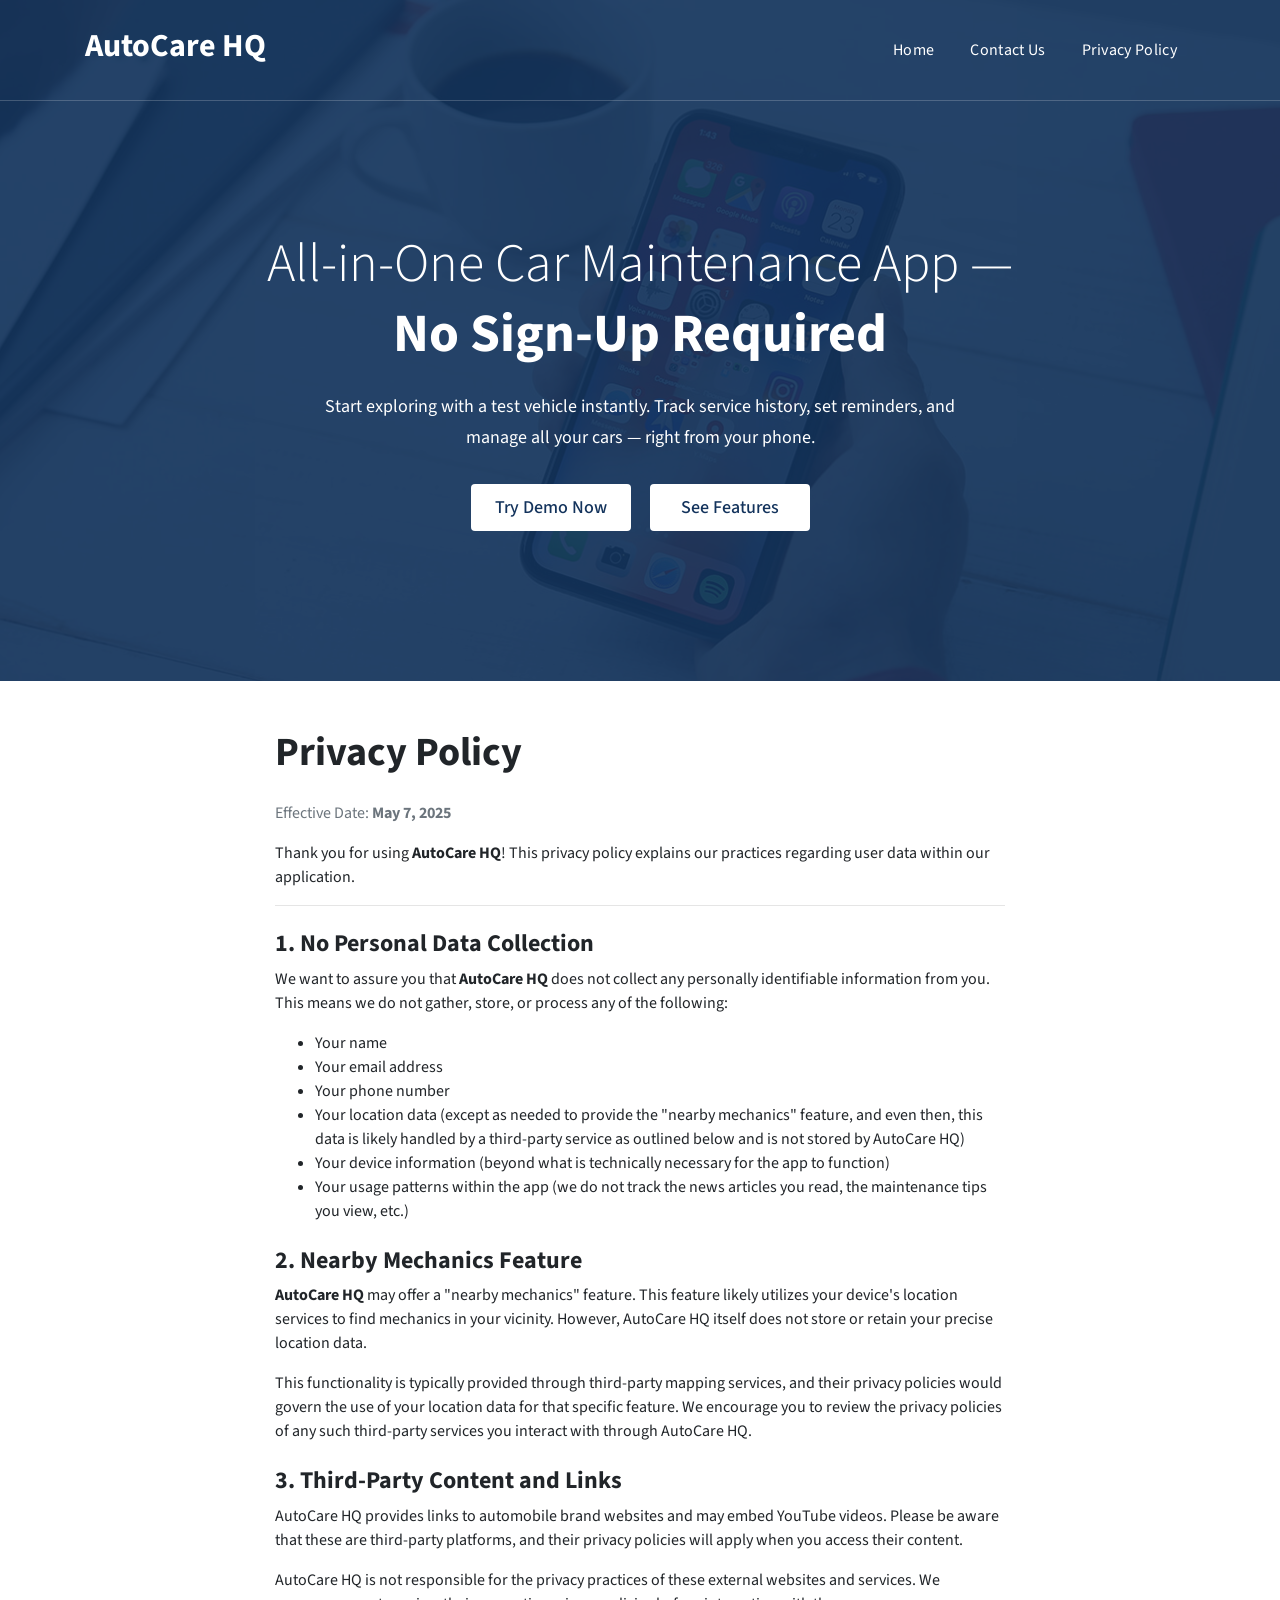
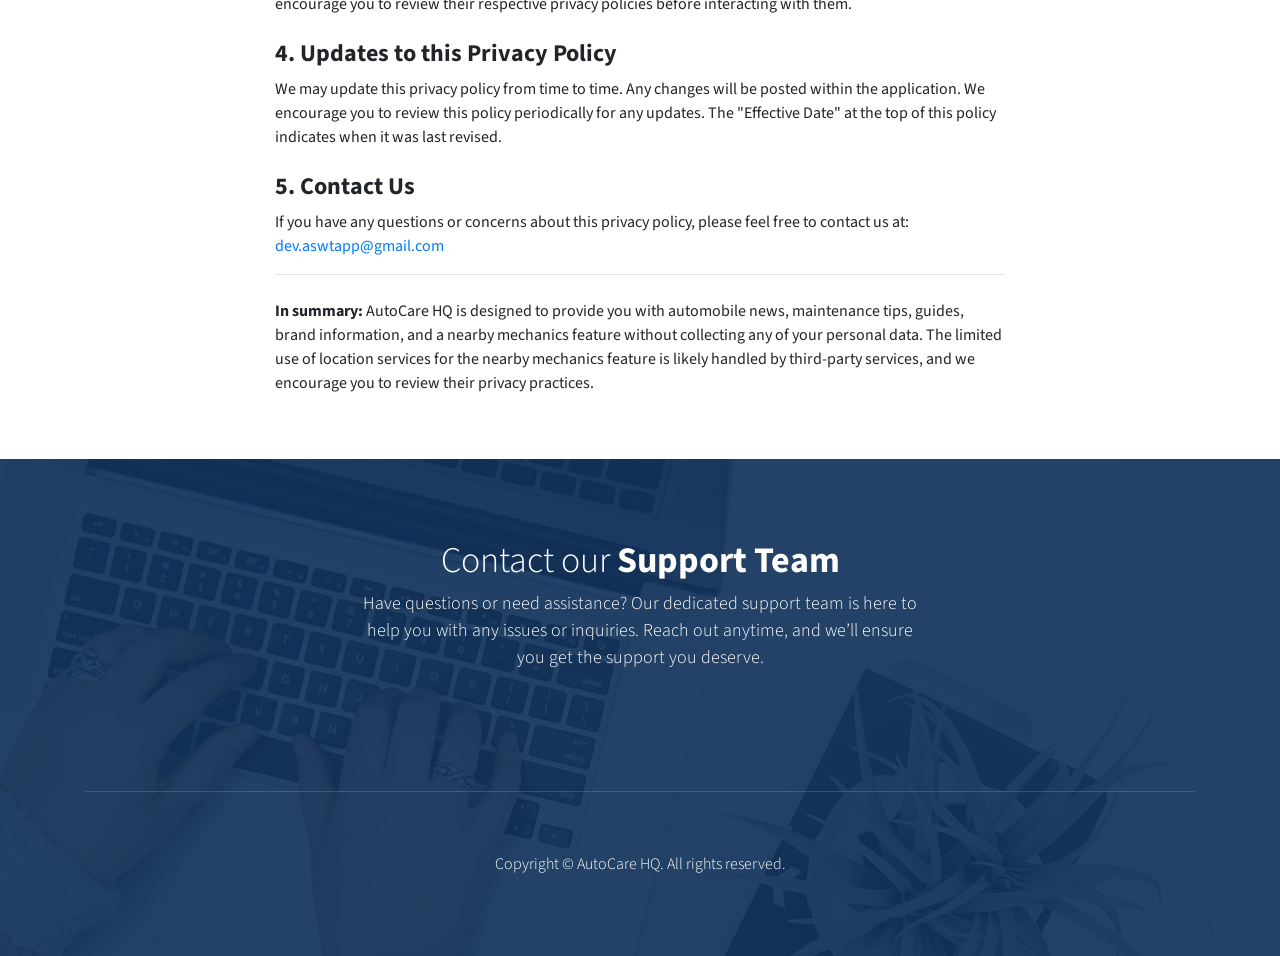
==== index.html @ a0e6c533 "fixes: missing resources" ====
<!DOCTYPE html>
<html lang="en">

<head>
    <!-- Meta -->
    <meta charset="utf-8">
    <meta http-equiv="X-UA-Compatible" content="IE=edge">
    <meta name="viewport" content="width=device-width, initial-scale=1.0">
    <!-- Page Title -->
    <title>Privacy Policy - AutoCare HQ</title>
    <!-- Google Fonts css-->
    <link href="https://fonts.googleapis.com/css?family=Source+Sans+Pro:300,400,600,700,900" rel="stylesheet">
    <!-- Bootstrap css -->
    <link href="css/bootstrap.min.css" rel="stylesheet" media="screen">
    <!-- Font Awesome icon css-->
    <link href="css/font-awesome.min.css" rel="stylesheet" media="screen">
    <link href="css/flaticon.css" rel="stylesheet" media="screen">
    <!-- Swiper's CSS -->
    <link rel="stylesheet" href="css/swiper.min.css">
    <!-- Animated css -->
    <link href="css/animate.css" rel="stylesheet">
    <!-- Magnific Popup CSS -->
    <link href="css/magnific-popup.css" rel="stylesheet">
    <!-- Slick nav css -->
    <link rel="stylesheet" href="css/slicknav.css">
    <!-- Main custom css -->
    <link href="css/custom.css" rel="stylesheet" media="screen">
    <link rel="icon" href="images/logo/autocare.png" type="image/x-icon" />
</head>

<body data-spy="scroll" data-target="#navigation" data-offset="71">

    <!-- Preloader starts -->
    <div class="preloader">
        <div class="loader">
            <div class="diamond"></div>
            <div class="diamond"></div>
            <div class="diamond"></div>
        </div>
    </div>
    <!-- Preloader Ends -->

    <!-- Header Section Starts-->
    <header class="header">
        <nav class="navbar navbar-expand-md navbar-light fixed-top" id="navigation">
            <div class="container">
                <h2 style="color: #ffffff;"><span>AutoCare HQ</span></h2>
                <ul class="navbar-nav ml-auto" id="main-menu">
                    <li class="nav-item"><a class="nav-link active" href="index.html">Home</a></li>
                    <li class="nav-item"><a class="nav-link" href="#contact">Contact Us</a></li>
                    <li class="nav-item"><a class="nav-link" href="#">Privacy Policy</a></li>
                </ul>

                <div class="navbar-toggle"></div>
                <div id="responsive-menu"></div>
            </div>
        </nav>
    </header>
    <!-- Header Section ends -->

    <!-- Banner Section Starts -->
    <section class="banner ripple" id="homepage">
        <div class="container">
            <div class="row">
                <div class="col-lg-12">
                    <!-- Header content start -->
                    <div class="banner-content wow fadeInUp">
                        <h2>All-in-One Car Maintenance App — <br><span>No Sign-Up Required</span></h2>
                        <p>Start exploring with a test vehicle instantly. Track service history, set reminders, and
                            <br>manage all your cars — right from your phone.</p>
                        <div class="btn-header">
                            <a href="https://apps.apple.com/us/app/autocare-hq/id6745572177">Try Demo Now</a>
                            <a href="#features">See Features</a>
                        </div>
                    </div>
                    <!-- Header content end -->
                </div>
            </div>
        </div>
    </section>
    <!-- Banner Section Ends -->

    <section class="container my-5">
        <div class="row justify-content-center">
            <div class="col-lg-8">
                <h1 class="mb-4">Privacy Policy</h1>
                <p class="text-muted">Effective Date: <strong>May 7, 2025</strong></p>

                <p>Thank you for using <strong>AutoCare HQ</strong>! This privacy policy explains our practices
                    regarding user data within our application.</p>

                <hr>

                <h4 class="mt-4">1. No Personal Data Collection</h4>
                <p>We want to assure you that <strong>AutoCare HQ</strong> does not collect any personally identifiable
                    information from you. This means we do not gather, store, or process any of the following:</p>
                <ul>
                    <li>Your name</li>
                    <li>Your email address</li>
                    <li>Your phone number</li>
                    <li>Your location data (except as needed to provide the "nearby mechanics" feature, and even then,
                        this data is likely handled by a third-party service as outlined below and is not stored by
                        AutoCare HQ)</li>
                    <li>Your device information (beyond what is technically necessary for the app to function)</li>
                    <li>Your usage patterns within the app (we do not track the news articles you read, the maintenance
                        tips you view, etc.)</li>
                </ul>

                <h4 class="mt-4">2. Nearby Mechanics Feature</h4>
                <p><strong>AutoCare HQ</strong> may offer a "nearby mechanics" feature. This feature likely utilizes
                    your device's location services to find mechanics in your vicinity. However, AutoCare HQ itself does
                    not store or retain your precise location data.</p>
                <p>This functionality is typically provided through third-party mapping services, and their privacy
                    policies would govern the use of your location data for that specific feature. We encourage you to
                    review the privacy policies of any such third-party services you interact with through AutoCare HQ.
                </p>

                <h4 class="mt-4">3. Third-Party Content and Links</h4>
                <p>AutoCare HQ provides links to automobile brand websites and may embed YouTube videos. Please be aware
                    that these are third-party platforms, and their privacy policies will apply when you access their
                    content.</p>
                <p>AutoCare HQ is not responsible for the privacy practices of these external websites and services. We
                    encourage you to review their respective privacy policies before interacting with them.</p>

                <h4 class="mt-4">4. Updates to this Privacy Policy</h4>
                <p>We may update this privacy policy from time to time. Any changes will be posted within the
                    application. We encourage you to review this policy periodically for any updates. The "Effective
                    Date" at the top of this policy indicates when it was last revised.</p>

                <h4 class="mt-4">5. Contact Us</h4>
                <p>If you have any questions or concerns about this privacy policy, please feel free to contact us at:
                    <a href="mailto:dev.aswtapp@gmail.com">dev.aswtapp@gmail.com</a>
                </p>

                <hr>

                <p class="mt-4"><strong>In summary:</strong> AutoCare HQ is designed to provide you with automobile
                    news, maintenance tips, guides, brand information, and a nearby mechanics feature without collecting
                    any of your personal data. The limited use of location services for the nearby mechanics feature is
                    likely handled by third-party services, and we encourage you to review their privacy practices.</p>
            </div>
        </div>
    </section>

    <!-- Contact us Section Starts -->
    <section class="contactus ripple" id="contact">
        <div class="container">
            <div class="row">
                <div class="col-md-12">
                    <div class="section-title">
                        <h2>Contact our <span>Support Team</span></h2>
                        <p>Have questions or need assistance? Our dedicated support team is here to help you with any issues or inquiries. Reach out anytime, and we’ll ensure you get the support you deserve.</p>
                    </div>
                </div>
            </div>

            <div class="row" style="display: none;">
                <div class="col-lg-6 offset-lg-3">
                    <!-- Contact Form start -->
                    <div class="contact-form">
                        <form id="contactForm">
                            <div class="row">
                                <div class="form-group col-md-6 col-sm-6">
                                    <input type="text" class="form-control" placeholder="Your Name" id="userNameId" />
                                </div>

                                <div class="form-group col-md-6 col-sm-6">
                                    <input type="email" class="form-control" placeholder="Your Email Address"
                                        id="userMailId" />
                                </div>

                                <div class="form-group col-md-12 col-sm-12">
                                    <input type="text" class="form-control" placeholder="Subject" id="mailSubjectId">
                                </div>

                                <div class="form-group col-md-12 col-sm-12">
                                    <textarea rows="6" class="form-control" placeholder="How can i help you?"
                                        id="messageId"></textarea>
                                </div>

                                <div class="col-md-12 col-sm-12 text-center">
                                    <a class="btn-contact" id="sendMailId">Submit</a>
                                </div>
                                <p class="mt-5 ml-5 text-center" id="displayId"></p>
                            </div>
                        </form>
                    </div>
                    <!-- Contact Form end -->
                </div>
            </div>

            <div class="row">
                <div class="col-md-12">
                    <!-- Footer Copyright Start -->
                    <div class="copyright">
                        <p>Copyright &copy; AutoCare HQ. All rights reserved.</p>
                    </div>
                    <!-- Footer Copyright End -->
                </div>
            </div>
        </div>
    </section>
    <!-- Contact us Section Ends -->

    <!-- Jquery Library File -->
    <script src="js/jquery-1.12.4.min.js"></script>
    <!-- Bootstrap js file -->
    <script src="js/bootstrap.min.js"></script>
    <!-- Wow js file -->
    <script src="js/wow.js"></script>
    <!-- Swiper Carousel js file -->
    <script src="js/swiper.min.js"></script>
    <!-- Magnific Popup core JS file -->
    <script src="js/jquery.magnific-popup.min.js"></script>
    <!-- Slick Nav js file -->
    <script src="js/jquery.slicknav.js"></script>
    <script src="js/jquery.ripples-min.js"></script>
    <!-- SmoothScroll -->
    <script src="js/SmoothScroll.js"></script>
    <!-- Main Custom js file -->
    <script src="js/function.js"></script>
    <script src="js/mail.js"></script>
</body>

</html>
---- css/flaticon.css ----
@font-face {
  font-family: "Flaticon";
  src: url("../fonts/Flaticon.eot");
  src: url("../fonts/Flaticon.eot?#iefix") format("embedded-opentype"),
    url("../fonts/Flaticon.woff") format("woff"),
    url("../fonts/Flaticon.ttf") format("truetype"),
    url("../fonts/Flaticon.svg#Flaticon") format("svg");
  font-weight: normal;
  font-style: normal;
}

@media screen and (-webkit-min-device-pixel-ratio:0) {
  @font-face {
    font-family: "Flaticon";
    src: url("../fonts/Flaticon.svg#Flaticon") format("svg");
  }
}

[class^="flaticon-"]:before,
[class*=" flaticon-"]:before,
[class^="flaticon-"]:after,
[class*=" flaticon-"]:after {
  font-family: Flaticon;
  font-style: normal;
}

.flaticon-001-settings:before {
  content: "\e001";
}

.flaticon-002-fingerprint-scanning-using-index-finger:before {
  content: "\e002";
}

.flaticon-003-customer-support:before {
  content: "\e003";
}

.flaticon-004-support:before {
  content: "\e004";
}

.flaticon-005-customer:before {
  content: "\e005";
}

.flaticon-006-feature:before {
  content: "\e006";
}

.flaticon-007-paint-palette:before {
  content: "\e007";
}

.flaticon-008-shield:before {
  content: "\e008";
}

.flaticon-driver:before {
  content: "\f5e4";
  font-family: "Font Awesome 5 Free";
  font-weight: 900;
}

.flaticon-maintenance:before {
  content: "\f7d9";
  font-family: "Font Awesome 5 Free";
  font-weight: 900;
}

.flaticon-vin-lookup:before {
  content: "\f02a";
  font-family: "Font Awesome 5 Free";
  font-weight: 900;
}

.flaticon-unlimited:before {
  content: "\f2f1";
  font-family: "Font Awesome 5 Free";
  font-weight: 900;
}
---- css/custom.css ----
/*
	Template Name 	: Appla - Mobile App Landing Page
	Author 			: Awaiken Theme
	Author Url 		: https://awaikenthemes.com
*/

/************************************/
/***** General css		 ****/
/************************************/

body {
	font-size: 16px;
	font-family: 'Source Sans Pro', sans-serif;
}

body.on-side {
	margin-left: 0;
}

h1,
h2,
h3,
h4,
h5,
h6 {
	margin-top: 0;
	font-weight: 700;
}

header.header {
	position: fixed;
	top: 0;
	left: 0;
	width: 100%;
	z-index: 1030;
	/* Higher than most content */
	background-color: #fff;
	/* Or any color to prevent it from being transparent */
	box-shadow: 0 2px 4px rgba(0, 0, 0, 0.1);
	/* Optional: subtle shadow for visibility */
}

img {
	max-width: 100%;
}

a:hover {
	text-decoration: none;
	outline: 0;
}

a:focus {
	text-decoration: none;
	outline: 0;
}

::-moz-selection {
	background: #1e4d8a;
	color: #fff;
}

::selection {
	background: #1e4d8a;
	color: #fff;
}

.preloader {
	position: fixed;
	top: 0;
	left: 0;
	right: 0;
	bottom: 0;
	background: #13335c;
	z-index: 9999;
	text-align: center;
}

.loader {
	position: absolute;
	top: 50%;
	left: 50%;
	width: 30px;
	height: 120px;
	display: flex;
	flex-flow: column nowrap;
	-webkit-transform: translate(-50%, -50%);
	transform: translate(-50%, -50%);
}

.preloader .diamond {
	position: absolute;
	left: 0;
	right: 0;
	bottom: 0;
	margin: 0 auto;
	width: 30px;
	height: 30px;
	border-radius: 50%;
	background: #fff;
	-webkit-transform: translateY(0) rotate(45deg) scale(0);
	transform: translateY(0) rotate(45deg) scale(0);
	-webkit-animation: diamonds 1500ms linear infinite;
	animation: diamonds 1500ms linear infinite;
}

.preloader .diamond:nth-child(1) {
	-webkit-animation-delay: -1000ms;
	animation-delay: -1000ms;
}

.preloader .diamond:nth-child(2) {
	-webkit-animation-delay: -2000ms;
	animation-delay: -2000ms;
}

.preloader .diamond:nth-child(3) {
	-webkit-animation-delay: -3000ms;
	animation-delay: -3000ms;
}

.preloader .diamond:nth-child(4) {
	-webkit-animation-delay: -4000ms;
	animation-delay: -4000ms;
}

@-webkit-keyframes diamonds {
	50% {
		-webkit-transform: translateY(-50px) rotate(45deg) scale(1);
		transform: translateY(-50px) rotate(45deg) scale(1);
	}

	100% {
		-webkit-transform: translateY(-100px) rotate(45deg) scale(0);
		transform: translateY(-100px) rotate(45deg) scale(0);
	}
}

@keyframes diamonds {
	50% {
		-webkit-transform: translateY(-50px) rotate(45deg) scale(1);
		transform: translateY(-50px) rotate(45deg) scale(1);
	}

	100% {
		-webkit-transform: translateY(-100px) rotate(45deg) scale(0);
		transform: translateY(-100px) rotate(45deg) scale(0);
	}
}

.row.no-gutters {
	margin-right: 0;
	margin-left: 0;
}

.row.no-gutters>[class^="col-"],
.row.no-gutters>[class*=" col-"] {
	padding-right: 0;
	padding-left: 0;
}

/************************************/
/***** Navigation area css    *****/
/************************************/

.header .navbar {
	padding: 0;
	border-bottom: 1px solid rgba(255, 255, 255, 0.2);
	background: none;
	transition: all 0.3s;
}

.header .navbar .container {
	position: relative;
}

.header .inner-header {
	background: linear-gradient(to right, #13335c, #1e4d8a);
	background: -webkit-linear-gradient(to right, #13335c, #1e4d8a);
	background: -moz-linear-gradient(to right, #13335c, #1e4d8a);
	background: -o-linear-gradient(to right, #13335c, #1e4d8a);
}

.header .navbar-brand img {
	height: 39px;
	transition: all 0.3s;
}

.header .navbar-light .navbar-nav .nav-item {
	position: relative;
	padding: 32px 2px;
	transition: all 0.3s;
}

.header .navbar-light .navbar-nav .nav-item ul {
	display: none;
	position: absolute;
	top: 100%;
	left: 0;
	width: 200px;
	padding: 6px 0;
	margin: 0;
	background: #13335c;
}

.header .navbar-light .navbar-nav .nav-item ul li {
	display: block;
	width: 100%;
}

.header .navbar-light .navbar-nav .nav-item ul li a {
	display: block;
	color: #fff;
	font-size: 14px;
	padding: 6px 16px;
	transition: all 0.3s;
}

.header .navbar-light .navbar-nav .nav-item ul li a:hover {
	background: rgba(255, 255, 255, 0.2);
	color: #fff;
}

.header .navbar-light .navbar-nav .nav-item:hover ul {
	display: block;
}

.header .sticky-header.navbar-light .navbar-nav .nav-item {
	padding: 17px 2px;
}

.header .navbar-light .navbar-nav .nav-link {
	color: #fff;
	font-size: 16px;
	font-weight: 400;
	padding: 6px 16px;
	position: relative;
	letter-spacing: 0.02em;
	border-radius: 6px;
}

.header .navbar-light .navbar-nav .nav-link:hover {
	background: rgba(255, 255, 255, 0.1);
	color: #fff;
}

.header .navbar-light .navbar-nav .nav-link:focus {
	background: rgba(255, 255, 255, 0.1);
	color: #fff;
}

.header .navbar-light .navbar-nav .nav-item .active.nav-link {
	background: rgba(255, 255, 255, 0.1);
	color: #fff;
}

.header .navbar-light .navbar-nav .nav-item .active.nav-link:after {
	transform: scale(1);
}

.header .sticky-header {
	background: #1e4d8a;
}

.header .sticky-header .navbar-brand img {
	height: 39px;
}

.header .navbar-toggle {
	display: none;
	position: absolute;
	right: 15px;
	top: 10px;
	transition: all 0.3s;
}

.header .sticky-header .navbar-toggle {
	top: 10px;
}

#responsive-menu {
	display: none;
	width: calc(100% + 30px);
	padding: 0 15px;
	margin-left: -15px;
	margin-right: -15px;
	position: relative;
	top: 10px;
}

.header .slicknav_menu {
	padding: 0;
	background: none;
}

.header .slicknav_btn {
	padding: 8px;
	border: 1px solid #fff;
	border-radius: 0;
	margin: 0;
	background: none;
}

.header .slicknav_icon-bar {
	box-shadow: none;
	height: 1px;
	margin-top: 1px;
	margin-bottom: 5px;
	background: #fff;
}

.header .slicknav_nav {
	padding: 10px 0;
}

.header .slicknav_nav a {
	color: #fff;
	margin: 0;
	padding: 6px 2px;
}

.header .slicknav_nav a.active {
	color: #000;
}

.header .slicknav_nav a:hover {
	background: none;
	color: #000;
}

/************************************/
/***** Banner area css      *****/
/************************************/

.banner {
	position: relative;
	top: 0px;
	left: 0;
	width: 100%;
	background: url(../images/banner.jpg) no-repeat top center;
	background-size: cover;
	padding: 230px 0 150px;
	overflow: hidden;
}

.banner:before {
	content: '';
	display: block;
	position: absolute;
	top: 0;
	left: 0;
	right: 0;
	bottom: 0;
	background: rgba(19, 51, 92, 0.92);
	z-index: 0;
}

.banner .row {
	position: relative;
	z-index: 1;
}

.banner .banner-content {
	text-align: center;
}

.banner .banner-content h2 {
	color: #fff;
	font-size: 54px;
	font-weight: 300;
	margin-bottom: 0.4em;
	line-height: 1.3em;
}

.banner .banner-content h2 span {
	font-weight: 700;
}

.banner .banner-content p {
	color: #fff;
	font-size: 18px;
	line-height: 1.7em;
	margin-bottom: 1.7em;
}

.banner .btn-header a {
	min-width: 160px;
	text-align: center;
	display: inline-block;
	background: #fff;
	font-size: 18px;
	color: #13335c;
	font-weight: 500;
	padding: 10px 22px;
	border-radius: 4px;
	margin: 0 8px;
}

/*****************************************/
/***** Services Section css      *****/
/*****************************************/

.services {
	padding: 80px 0;
	position: relative;
}

.section-title {
	text-align: center;
	max-width: 568px;
	margin: 0 auto 60px;
}

.section-title h2 {
	font-weight: 300;
	color: #333;
	font-size: 36px;
}

.section-title h2 span {
	font-weight: 700;
}

.section-title p {
	font-size: 18px;
	font-weight: 300;
	margin: 0;
	color: #575757;
}

.service-single {
	text-align: center;
	position: relative;
	padding: 20px 0;
}

.service-single .icon-box {
	font-size: 80px;
	line-height: 1em;
	color: #1e4d8a;
}

.service-single h3 {
	text-transform: uppercase;
	font-size: 18px;
	font-weight: 600;
	color: #333;
	margin-top: 20px;
}

.service-overlay {
	position: absolute;
	top: 0;
	right: 0;
	left: 0;
	bottom: 0;
	background: rgba(19, 51, 92, 0);
	border-radius: 8px;
	transition: all 0.4s;
}

.service-overlay-inner {
	position: absolute;
	top: 60%;
	width: 100%;
	padding: 0 20px;
	opacity: 0;
	transform: translate(0, -50%);
	transition: all 0.8s;
}

.service-overlay-inner h4 {
	font-size: 18px;
	text-transform: uppercase;
	color: #fff;
	font-weight: 600;
	letter-spacing: 0.04em;
}

.service-overlay-inner p {
	color: #fff;
	margin: 0;
	font-size: 14px;
}

.service-single:hover .service-overlay {
	background: rgba(19, 51, 92, 1);
}

.service-single:hover .service-overlay-inner {
	opacity: 1;
	top: 50%;
}

/************************************/
/***** Features area css      *****/
/************************************/

.features {
	background: #e2e8f1;
	padding: 80px 0 0;
}

.feature-image {
	text-align: center;
}

.feature-single {
	position: relative;
	padding-left: 80px;
	margin-top: 40px;
}

.feature-single .icon-box {
	width: 60px;
	height: 60px;
	font-size: 32px;
	color: #1e4d8a;
	border: 1px solid #1e4d8a;
	text-align: center;
	border-radius: 50%;
	line-height: 60px;
	position: absolute;
	left: 0;
	top: 0;
	transition: all 0.3s;
}

.feature-single h3 {
	font-size: 20px;
	font-weight: 600;
	color: #333;
	margin-bottom: 14px;
}

.feature-single p {
	font-size: 16px;
	color: #575757;
	line-height: 1.6em;
	margin: 0;
}

.feature-single:hover .icon-box {
	background: #1e4d8a;
	color: #fff;
}

.download-apps {
	margin-top: 40px;
	margin-left: 80px;
}

.btn-download {
	display: inline-block;
	background: #1e4d8a;
	color: #fff;
	padding: 12px 30px;
	border-radius: 4px;
	transition: all 0.3s;
}

.btn-download:hover {
	background: #333;
	color: #fff;
}

/************************************/
/***** Video area css      *****/
/************************************/

.video-section {
	background: url(../images/video.jpg) no-repeat top center;
	background-size: cover;
	padding: 100px 0;
	text-align: center;
}

.video-section:before {
	content: '';
	display: block;
	position: absolute;
	top: 0;
	right: 0;
	bottom: 0;
	left: 0;
	background: rgba(19, 51, 92, 0.90);
}

.video-box a {
	display: inline-block;
	background: #fff;
	width: 60px;
	height: 60px;
	text-align: center;
	font-size: 24px;
	border-radius: 50%;
	line-height: 60px;
	color: #1e4d8a;
	padding-left: 6px;
	box-shadow: 0 0 0 8px rgba(255, 255, 255, 0.6);
	margin-bottom: 30px;
}

.video-box h4 {
	font-size: 24px;
	color: #fff;
	font-weight: 600;
	margin: 0;
}

/************************************/
/***** Screenshot area css    *****/
/************************************/

.screenshot {
	padding: 80px 0;
}

.screenshot-slider {
	max-width: 768px;
	margin: 0 auto;
}

.screenshot-slide img {}

.screenshot-pagination {
	text-align: center;
	margin-top: 30px;
}

.screenshot-pagination .screenshot-slide-prev,
.screenshot-pagination .screenshot-slide-next {
	display: inline-block;
	width: 36px;
	height: 36px;
	background: #1e4d8a;
	color: #fff;
	line-height: 36px;
	border-radius: 50%;
	margin: 0 5px;
	cursor: pointer;
	transition: all 0.3s;
}

.screenshot-pagination .screenshot-slide-prev:hover,
.screenshot-pagination .screenshot-slide-next:hover {
	background: #333;
}

/************************************/
/***** Our Team area css      *****/
/************************************/

.our-team {
	background: #e2e8f1;
	padding: 80px 0;
}

.team-single {
	border: 10px solid #fff;
}

.team-single figure {
	margin: 0;
}

.team-info {
	background: #fff;
	text-align: center;
	padding: 20px 10px 10px;
}

.team-info h3 {
	margin-bottom: 6px;
	font-size: 18px;
	font-weight: 600;
}

.team-info p {
	font-size: 14px;
	color: #575757;
	margin: 0;
}

/************************************/
/***** Testimonial area css    *****/
/************************************/

.testimonials {
	padding: 80px 0;
}

.testimonial-slider {
	max-width: 700px;
	margin: 0 auto;
}

.testimonial-single {
	box-shadow: 4px 4px 40px rgba(0, 0, 0, 0.08);
	text-align: center;
	padding: 80px 40px 40px 40px;
	position: relative;
	margin: 60px 40px 40px 40px;
}

.testimonial-single .icon-box {
	width: 80px;
	height: 80px;
	margin-left: -40px;
	margin-top: -40px;
	background: #fff;
	border-radius: 50%;
	font-size: 30px;
	color: #333;
	box-shadow: 0 0 30px rgba(0, 0, 0, 0.1);
	position: absolute;
	top: 0;
	left: 50%;
	line-height: 80px;
}

.testimonial-single p {
	font-size: 22px;
	color: #575757;
	font-weight: 300;
	font-style: italic;
}

.testimonial-single h3 {
	font-size: 20px;
	font-weight: 600;
	color: #333;
	margin: 0;
	margin-top: 30px;
}

.testimonial-single h5 {
	font-size: 16px;
	font-weight: 300;
	color: #575757;
	margin-top: 6px;
}

.testimonial-pagination {
	text-align: center;
}

.testimonial-pagination .swiper-pagination-bullet {
	width: 14px;
	height: 14px;
	background: #575757;
	opacity: 1;
}

.testimonial-pagination .swiper-pagination-bullet-active {
	background: #1e4d8a;
}

/***************************************/
/***** Download Apps area css    *****/
/***************************************/

.download-app {
	background: url(../images/download-app.jpg) top center;
	background-size: cover;
	padding: 80px 0;
	position: relative;
}

.download-app:before {
	content: '';
	display: block;
	position: absolute;
	top: 0;
	left: 0;
	right: 0;
	bottom: 0;
	background: rgba(19, 51, 92, 0.90);
}

.download-app-content h2 {
	font-weight: 300;
	color: #fff;
	font-size: 36px;
	margin-bottom: 20px;
}

.download-app-content h2 span {
	font-weight: 700;
}

.download-app-content p {
	font-size: 18px;
	font-weight: 300;
	color: #fff;
	line-height: 1.7em;
	margin: 0;
}

.download-today {
	text-align: center;
	margin-top: 20%;
}

.download-today a {
	display: inline-block;
	background: #fff;
	padding: 14px 40px;
	border-radius: 4px;
	font-size: 18px;
	color: #1e4d8a;
}

/***************************************/
/***** Pricing area css      *****/
/***************************************/

.pricing {
	padding: 80px 0;
}

.pricing-single {
	background: #e2e8f1;
	text-align: center;
	border-radius: 8px;
	overflow: hidden;
}

.pricing-header {
	padding: 20px 0;
	background: #1e4d8a;
}

.pricing-header h2 {
	font-size: 30px;
	font-weight: 500;
	color: #fff;
	margin: 0;
}

.pricing-header p {
	font-size: 18px;
	color: #fff;
	margin: 0;
}

.pricing-header p span {
	font-size: 36px;
	font-weight: 800;
	color: #fff;
}

.pricing-body {
	padding: 30px;
}

.pricing-body ul {
	padding: 0;
	margin: 0;
	list-style: none;
}

.pricing-body ul li {
	color: #575757;
	padding: 10px 0;
	border-bottom: 1px dashed #d8d8d8;
}

.pricing-footer {
	padding-bottom: 40px;
}

.pricing-footer a {
	display: inline-block;
	border: 2px solid #1e4d8a;
	padding: 8px 40px;
	color: #1e4d8a;
	font-weight: 600;
	font-size: 18px;
	border-radius: 6px;
	transition: all 0.3s;
}

.pricing-footer a:hover {
	background: #1e4d8a;
	color: #fff;
}

/******************************************/
/***** Blog Latest News area css    *****/
/******************************************/

.latest-news {
	background: #e2e8f1;
	padding: 80px 0;
}

.news-single {
	background: #fff;
	padding: 10px;
}

.news-body {
	padding: 0 10px 10px;
}

.news-body h3 {
	font-size: 18px;
	font-weight: 600;
	color: #333;
	margin-bottom: 10px;
}

.news-body h3 a {
	color: inherit;
}

.news-body p {
	color: #575757;
}

.btn-readmore {
	display: inline-block;
	font-size: 14px;
	border: 2px solid #1e4d8a;
	padding: 4px 20px;
	color: #1e4d8a;
	font-weight: 600;
	transition: all 0.3s;
}

.btn-readmore:hover {
	background: #1e4d8a;
	color: #fff;
}

/************************************/
/***** Contact us area css    *****/
/************************************/

.contactus {
	padding: 80px 0;
	background: url(../images/contact.jpg) no-repeat top center;
	position: relative;
}

.contactus:before {
	content: '';
	display: block;
	position: absolute;
	top: 0;
	left: 0;
	right: 0;
	bottom: 0;
	background: rgba(19, 51, 92, 0.92);
}

.contactus .section-title h2,
.contactus .section-title p {
	color: #fff;
}

.contact-form .form-control {
	border-radius: 8px;
	background: #fff;
	padding: 10px 20px;
	border: none;
	box-shadow: 0 0 0 6px rgba(255, 255, 255, 0.2);
	margin-bottom: 16px;
	font-family: inherit;
	resize: none;
	height: auto;
}

.btn-contact {
	background: #fff;
	border: none;
	color: #1e4d8a;
	font-weight: 600;
	padding: 10px 40px;
	border-radius: 6px;
	box-shadow: 0 0 0 6px rgba(255, 255, 255, 0.2);
	cursor: pointer;
	transition: all 0.4s;
}

.btn-contact:hover {
	background: #1e4d8a;
	color: #fff;
}

.copyright {
	text-align: center;
	margin-top: 60px;
	border-top: 1px solid rgba(255, 255, 255, 0.15);
	padding-top: 60px;
}

.copyright p {
	color: #fff;
	font-weight: 300;
	margin: 0;
}

.copyright p a {
	color: #fff;
	text-decoration: underline;
}

/****************************************
		Responsive Media Query
****************************************/


@media only screen and (max-width: 1200px) {
	.header .navbar-light .navbar-nav .nav-link {
		padding: 8px 10px;
	}
}

@media only screen and (max-width: 991px) {
	.header .navbar-nav {
		display: none;
	}

	.header .navbar {
		padding: 10px 0;
		overflow: auto;
		max-height: 100%;
		align-items: flex-start;
	}

	.header .navbar .container {
		flex-wrap: wrap;
	}

	.header .navbar-toggle,
	#responsive-menu {
		display: block;
	}

	.banner {
		padding: 140px 0 100px;
	}

	.feature-image {
		margin-top: 40px;
	}

	.team-single {
		margin-bottom: 30px;
	}

	.pricing-single {
		margin-bottom: 30px;
	}

	.news-single {
		margin-bottom: 30px;
	}
}

/* Mobile Layout */
@media only screen and (max-width: 767px) {

	.services,
	.screenshot,
	.testimonials {
		padding: 60px 0;
	}

	.features {
		padding: 60px 0 0;
	}

	.our-team,
	.pricing,
	.latest-news {
		padding: 60px 0 30px;
	}

	.banner {
		padding-bottom: 80px;
	}

	.banner .banner-content h2 {
		font-size: 28px;
	}

	.banner .banner-content p {
		font-size: 16px;
	}

	.section-title {
		margin-bottom: 40px;
	}

	.section-title h2 {
		font-size: 26px;
	}

	.section-title p {
		font-size: 14px;
	}

	.testimonial-single {
		padding: 60px 20px 20px 20px;
		margin: 50px 20px 20px 20px;
	}

	.testimonial-single p {
		font-size: 18px;
	}

	.download-app-content h2 {
		font-size: 28px;
	}

	.download-app-content p {
		font-size: 16px;
	}

	.download-today {
		text-align: left;
		margin-top: 40px;
	}

	.pricing-header h2 {
		font-size: 24px;
	}
}


@media only screen and (max-width: 575px) {

	.header .container {
		width: 100%;
		padding-left: 15px !important;
		padding-right: 15px !important;
	}

	.banner .btn-header a {
		margin-bottom: 10px;
	}

	.feature-single {
		padding-left: 0;
	}

	.feature-single .icon-box {
		position: relative;
		margin-bottom: 20px;
	}

	.download-apps {
		margin-left: 0;
	}
}
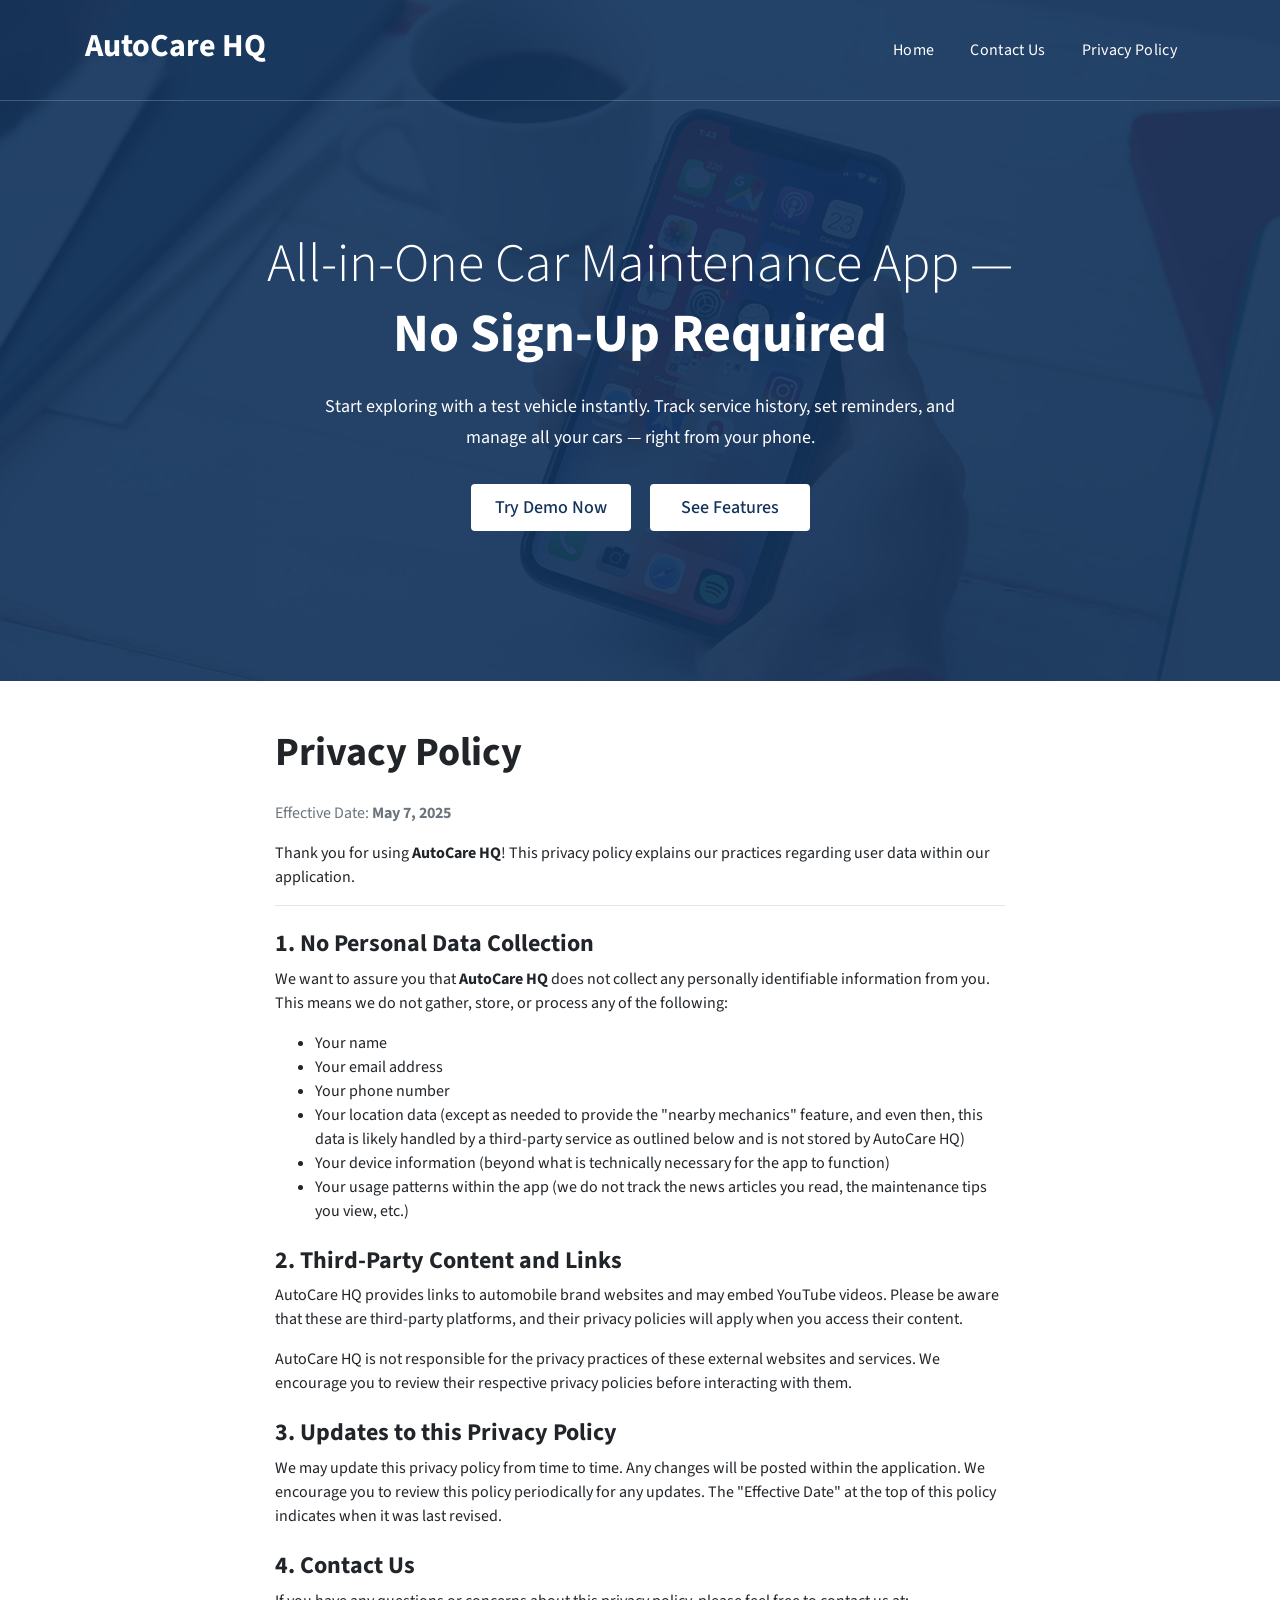
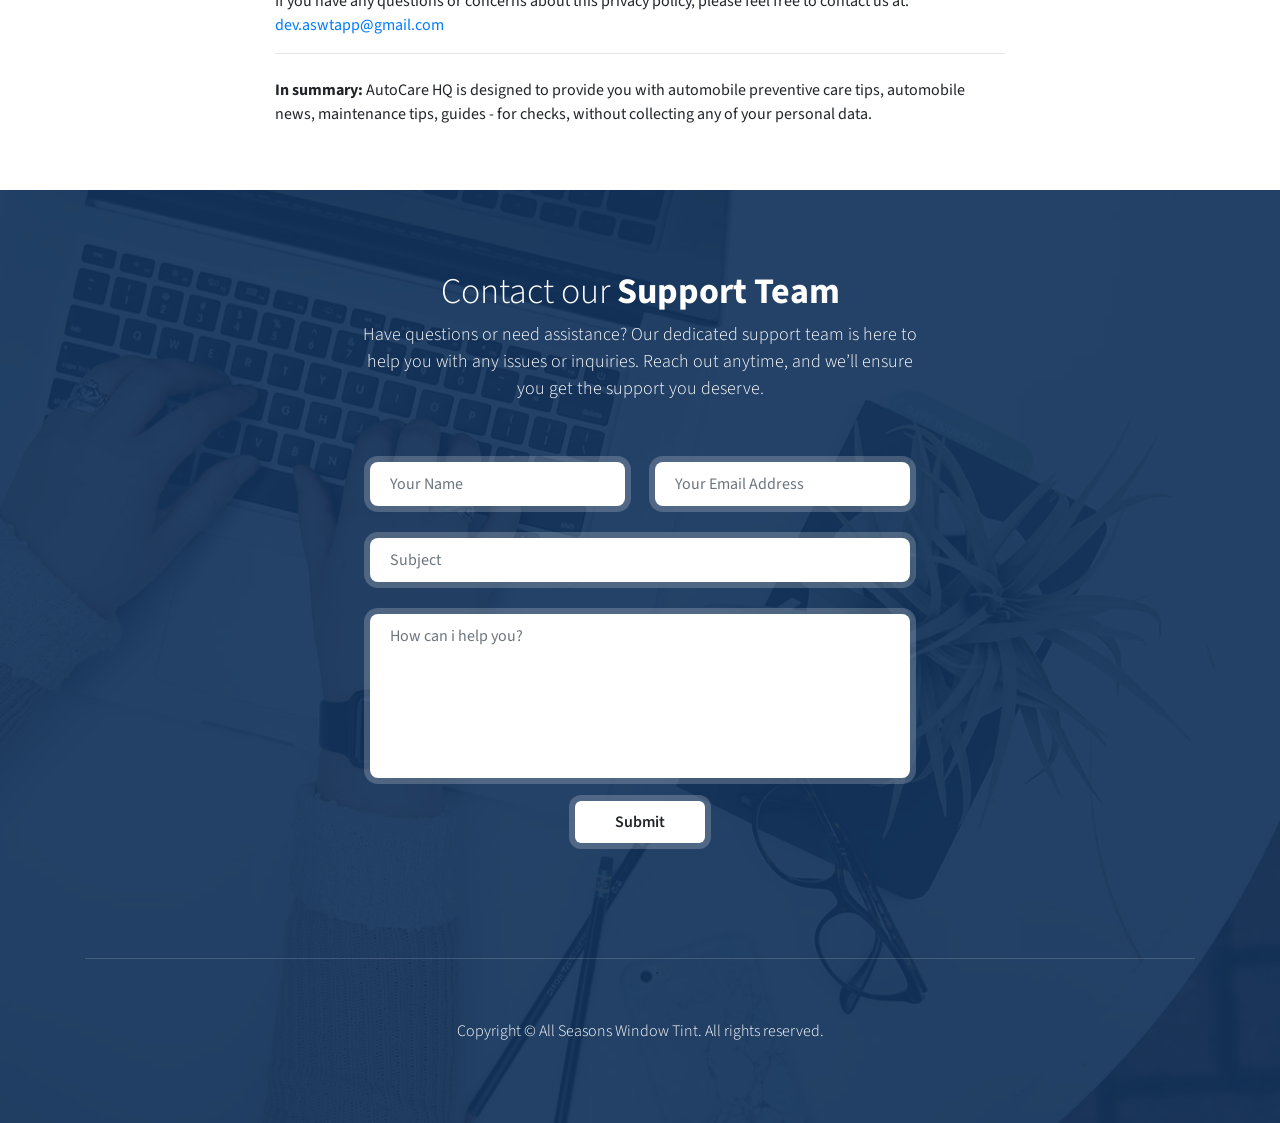
==== commit 6aebbf87: "fixes: update on privacy policy" ====
--- a/index.html
+++ b/index.html
@@ -106,38 +106,36 @@
                         tips you view, etc.)</li>
                 </ul>
 
-                <h4 class="mt-4">2. Nearby Mechanics Feature</h4>
+                <!-- <h4 class="mt-4">2. Nearby Mechanics Feature</h4>
                 <p><strong>AutoCare HQ</strong> may offer a "nearby mechanics" feature. This feature likely utilizes
                     your device's location services to find mechanics in your vicinity. However, AutoCare HQ itself does
                     not store or retain your precise location data.</p>
                 <p>This functionality is typically provided through third-party mapping services, and their privacy
                     policies would govern the use of your location data for that specific feature. We encourage you to
                     review the privacy policies of any such third-party services you interact with through AutoCare HQ.
-                </p>
-
-                <h4 class="mt-4">3. Third-Party Content and Links</h4>
+                </p> -->
+
+                <h4 class="mt-4">2. Third-Party Content and Links</h4>
                 <p>AutoCare HQ provides links to automobile brand websites and may embed YouTube videos. Please be aware
                     that these are third-party platforms, and their privacy policies will apply when you access their
                     content.</p>
                 <p>AutoCare HQ is not responsible for the privacy practices of these external websites and services. We
                     encourage you to review their respective privacy policies before interacting with them.</p>
 
-                <h4 class="mt-4">4. Updates to this Privacy Policy</h4>
+                <h4 class="mt-4">3. Updates to this Privacy Policy</h4>
                 <p>We may update this privacy policy from time to time. Any changes will be posted within the
                     application. We encourage you to review this policy periodically for any updates. The "Effective
                     Date" at the top of this policy indicates when it was last revised.</p>
 
-                <h4 class="mt-4">5. Contact Us</h4>
+                <h4 class="mt-4">4. Contact Us</h4>
                 <p>If you have any questions or concerns about this privacy policy, please feel free to contact us at:
                     <a href="mailto:dev.aswtapp@gmail.com">dev.aswtapp@gmail.com</a>
                 </p>
 
                 <hr>
 
-                <p class="mt-4"><strong>In summary:</strong> AutoCare HQ is designed to provide you with automobile
-                    news, maintenance tips, guides, brand information, and a nearby mechanics feature without collecting
-                    any of your personal data. The limited use of location services for the nearby mechanics feature is
-                    likely handled by third-party services, and we encourage you to review their privacy practices.</p>
+                <p class="mt-4"><strong>In summary:</strong> AutoCare HQ is designed to provide you with automobile preventive care tips,
+                    automobile news, maintenance tips, guides - for checks, without collecting any of your personal data.</p>
             </div>
         </div>
     </section>
@@ -154,7 +152,7 @@
                 </div>
             </div>
 
-            <div class="row" style="display: none;">
+            <div class="row">
                 <div class="col-lg-6 offset-lg-3">
                     <!-- Contact Form start -->
                     <div class="contact-form">
@@ -193,7 +191,7 @@
                 <div class="col-md-12">
                     <!-- Footer Copyright Start -->
                     <div class="copyright">
-                        <p>Copyright &copy; AutoCare HQ. All rights reserved.</p>
+                        <p>Copyright &copy; All Seasons Window Tint. All rights reserved.</p>
                     </div>
                     <!-- Footer Copyright End -->
                 </div>
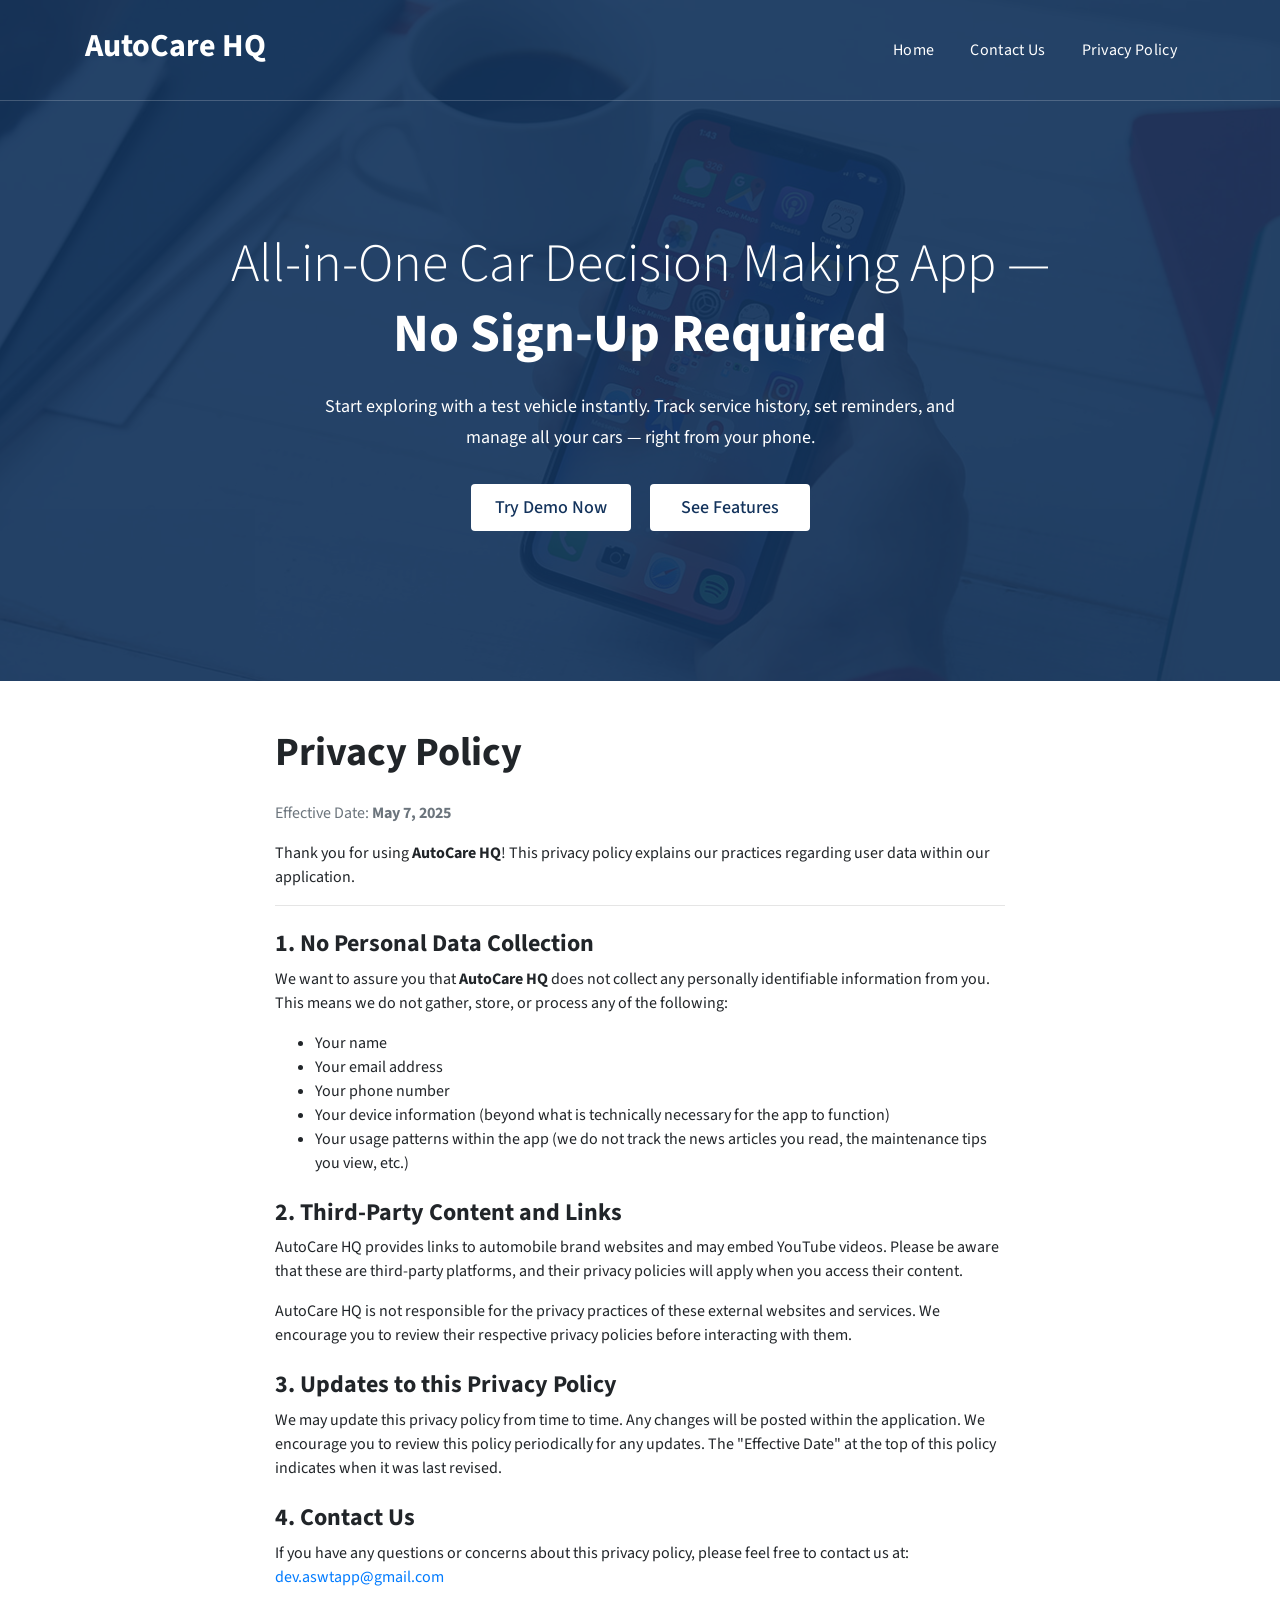
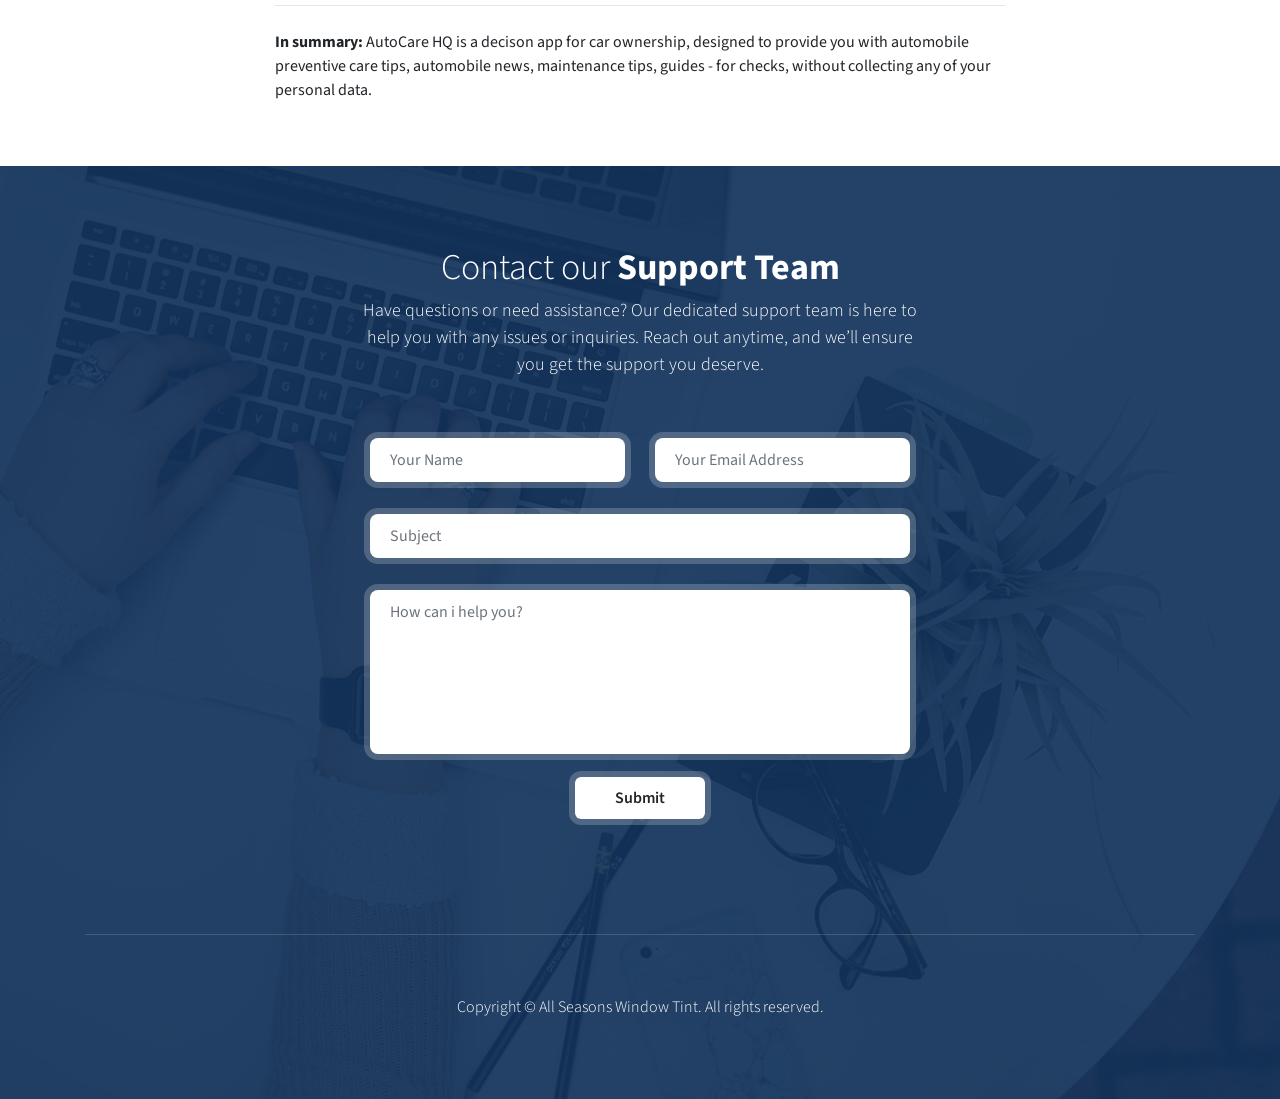
==== commit 23b608cf: "fixes: decision app for car ownership" ====
--- a/index.html
+++ b/index.html
@@ -65,7 +65,7 @@
                 <div class="col-lg-12">
                     <!-- Header content start -->
                     <div class="banner-content wow fadeInUp">
-                        <h2>All-in-One Car Maintenance App — <br><span>No Sign-Up Required</span></h2>
+                        <h2>All-in-One Car Decision Making App — <br><span>No Sign-Up Required</span></h2>
                         <p>Start exploring with a test vehicle instantly. Track service history, set reminders, and
                             <br>manage all your cars — right from your phone.</p>
                         <div class="btn-header">
@@ -98,9 +98,9 @@
                     <li>Your name</li>
                     <li>Your email address</li>
                     <li>Your phone number</li>
-                    <li>Your location data (except as needed to provide the "nearby mechanics" feature, and even then,
+                    <!-- <li>Your location data (except as needed to provide the "nearby mechanics" feature, and even then,
                         this data is likely handled by a third-party service as outlined below and is not stored by
-                        AutoCare HQ)</li>
+                        AutoCare HQ)</li> -->
                     <li>Your device information (beyond what is technically necessary for the app to function)</li>
                     <li>Your usage patterns within the app (we do not track the news articles you read, the maintenance
                         tips you view, etc.)</li>
@@ -134,7 +134,7 @@
 
                 <hr>
 
-                <p class="mt-4"><strong>In summary:</strong> AutoCare HQ is designed to provide you with automobile preventive care tips,
+                <p class="mt-4"><strong>In summary:</strong> AutoCare HQ is a decison app for car ownership, designed to provide you with automobile preventive care tips,
                     automobile news, maintenance tips, guides - for checks, without collecting any of your personal data.</p>
             </div>
         </div>
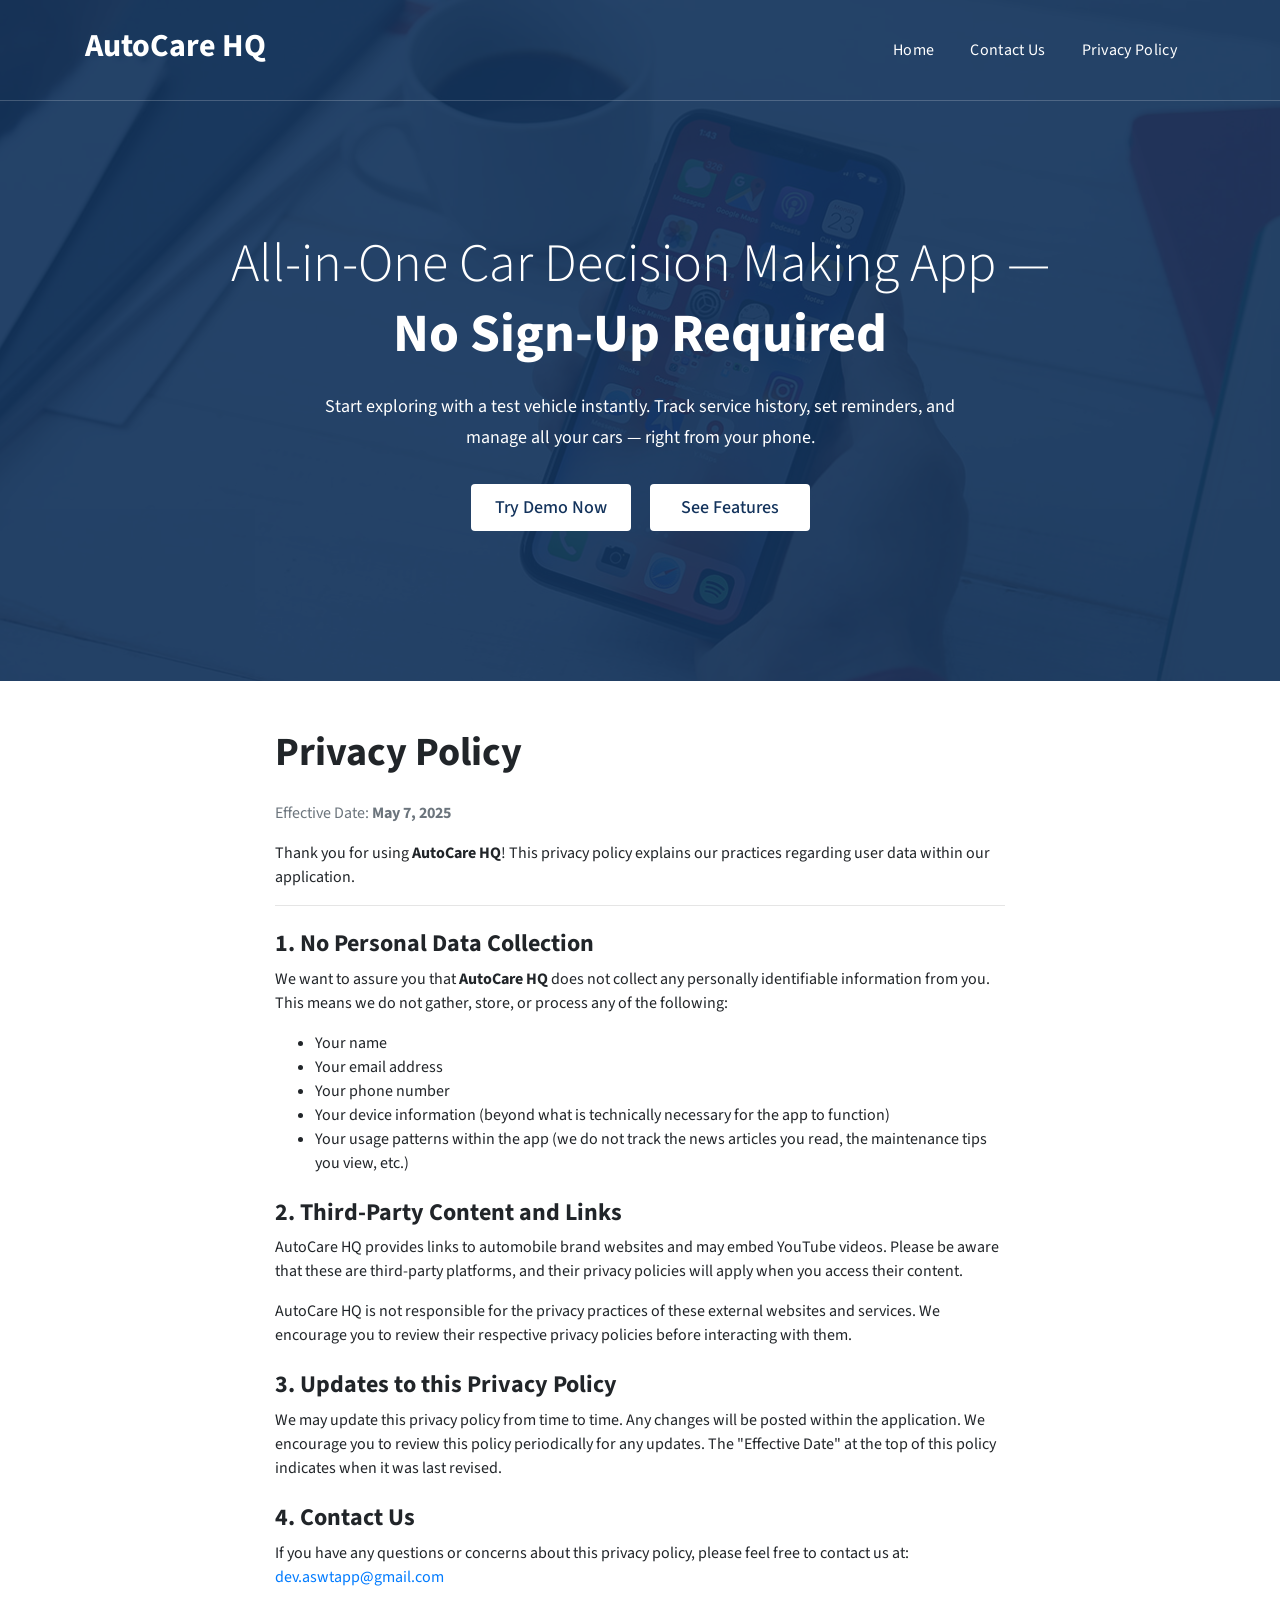
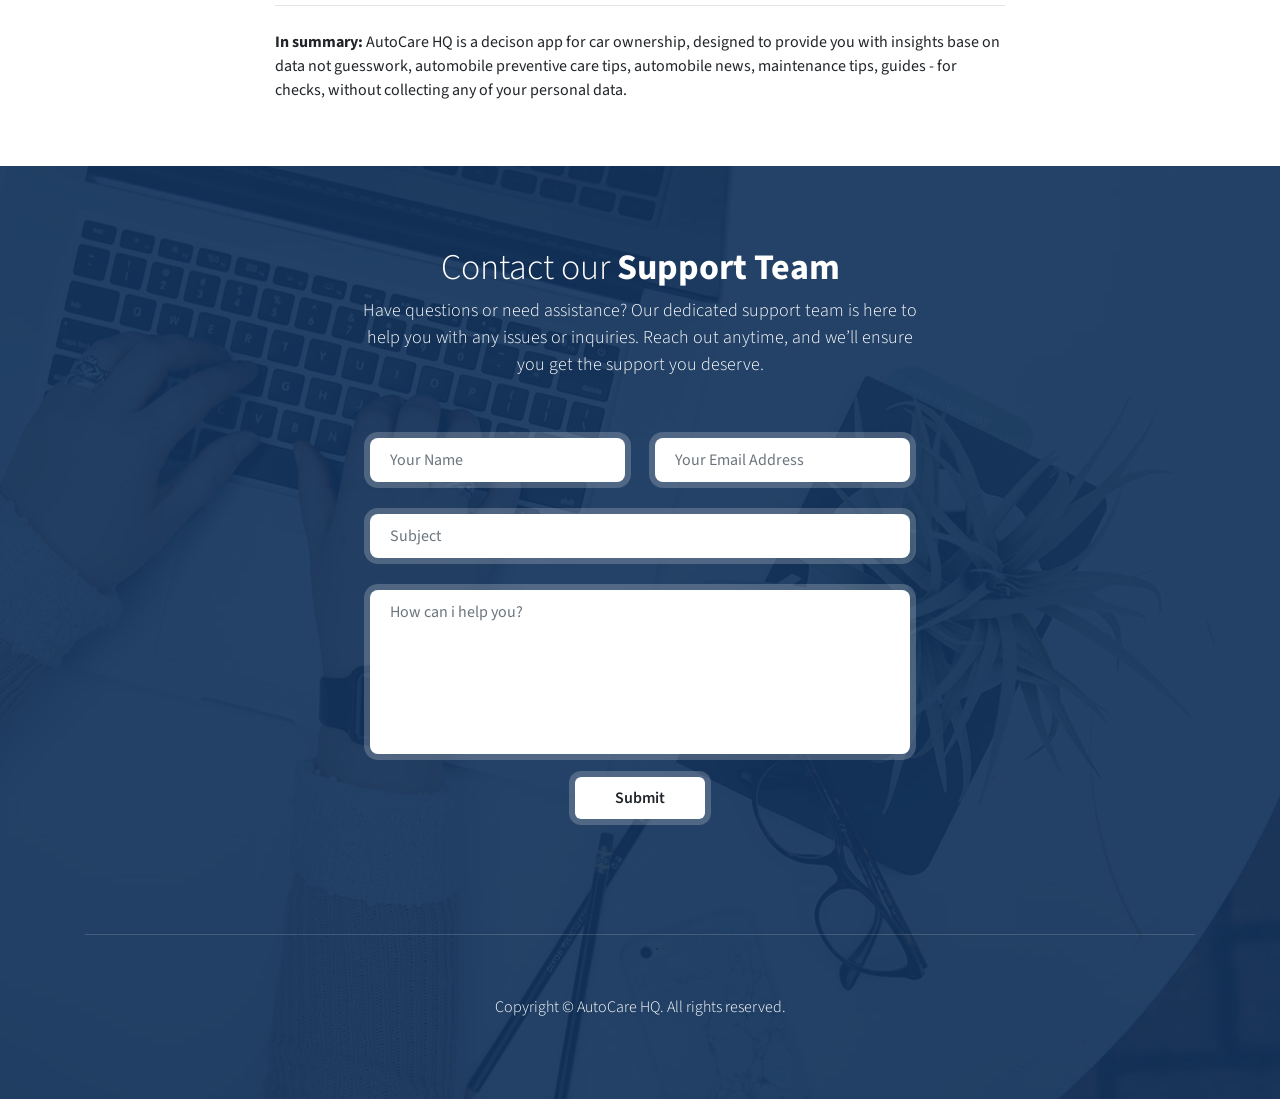
==== commit ce986417: "fixes: text omission" ====
--- a/index.html
+++ b/index.html
@@ -134,7 +134,7 @@
 
                 <hr>
 
-                <p class="mt-4"><strong>In summary:</strong> AutoCare HQ is a decison app for car ownership, designed to provide you with automobile preventive care tips,
+                <p class="mt-4"><strong>In summary:</strong> AutoCare HQ is a decison app for car ownership, designed to provide you with insights base on data not guesswork, automobile preventive care tips,
                     automobile news, maintenance tips, guides - for checks, without collecting any of your personal data.</p>
             </div>
         </div>
@@ -191,7 +191,7 @@
                 <div class="col-md-12">
                     <!-- Footer Copyright Start -->
                     <div class="copyright">
-                        <p>Copyright &copy; All Seasons Window Tint. All rights reserved.</p>
+                        <p>Copyright &copy; AutoCare HQ. All rights reserved.</p>
                     </div>
                     <!-- Footer Copyright End -->
                 </div>
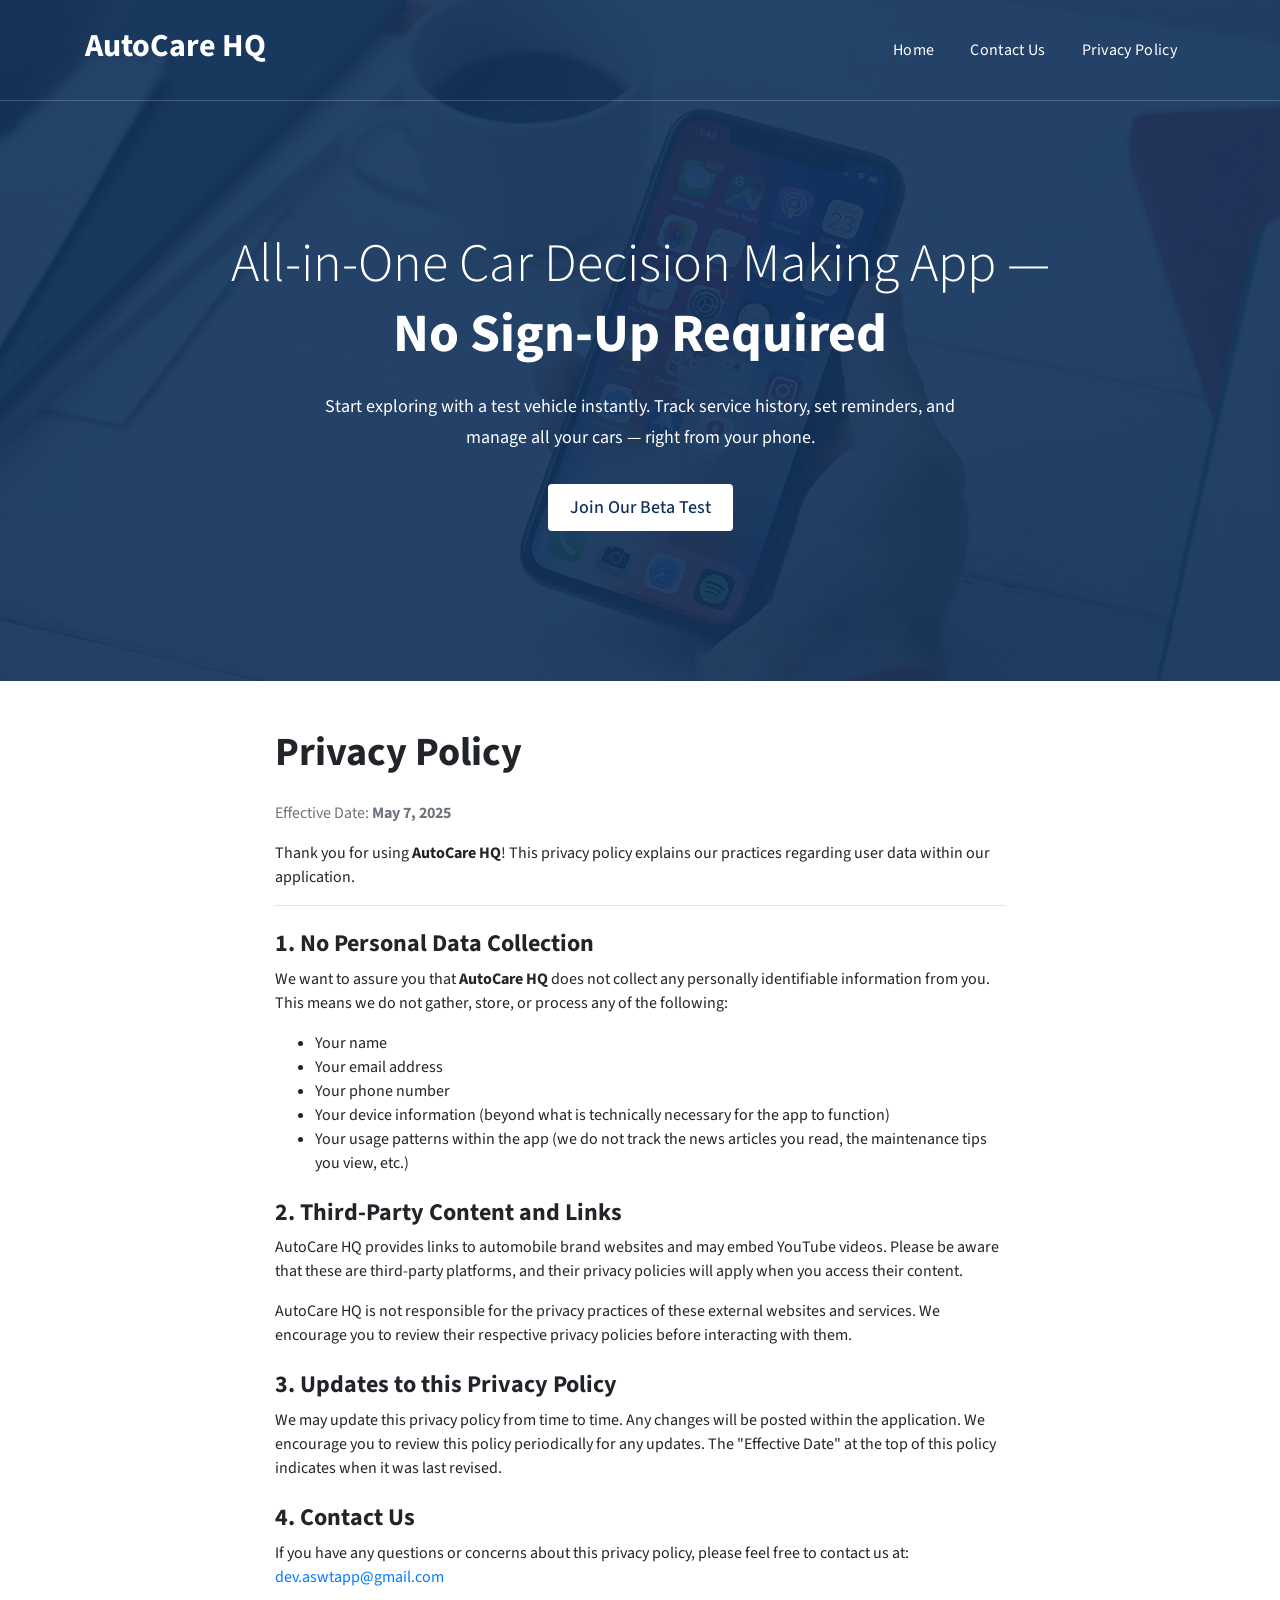
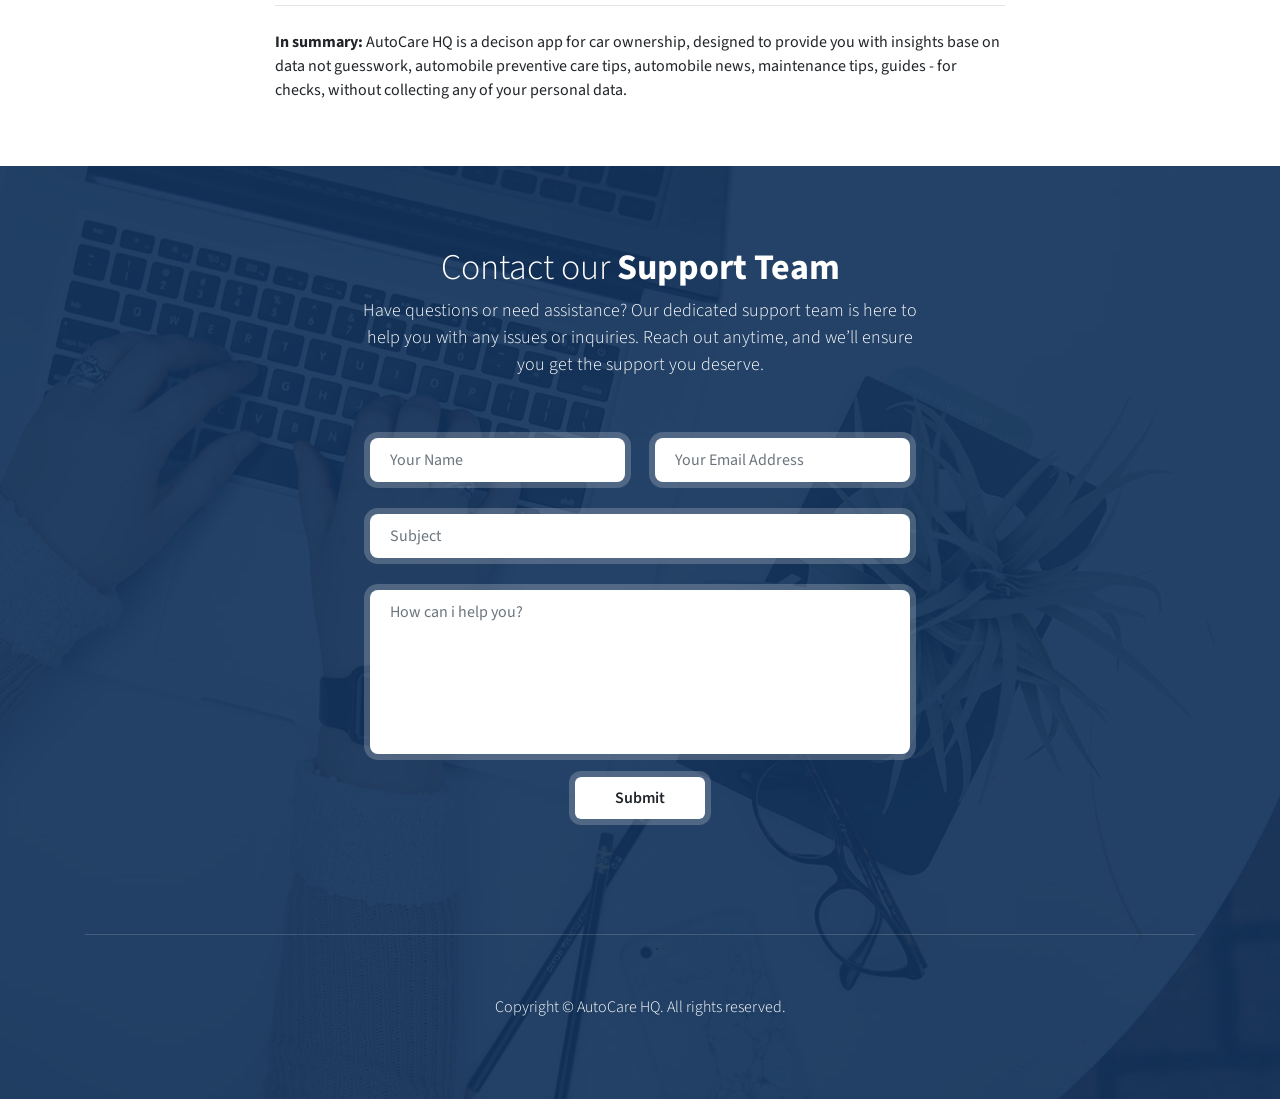
==== commit 21936748: "fixes: join beta test btn" ====
--- a/index.html
+++ b/index.html
@@ -69,8 +69,9 @@
                         <p>Start exploring with a test vehicle instantly. Track service history, set reminders, and
                             <br>manage all your cars — right from your phone.</p>
                         <div class="btn-header">
-                            <a href="https://apps.apple.com/us/app/autocare-hq/id6745572177">Try Demo Now</a>
-                            <a href="#features">See Features</a>
+                            <!-- <a href="https://apps.apple.com/us/app/autocare-hq/id6745572177">Try Demo Now</a> -->
+                            <!-- <a href="#features">See Features</a> -->
+                            <a href="https://groups.google.com/g/auto-care-hq-testers">Join Our Beta Test</a>
                         </div>
                     </div>
                     <!-- Header content end -->
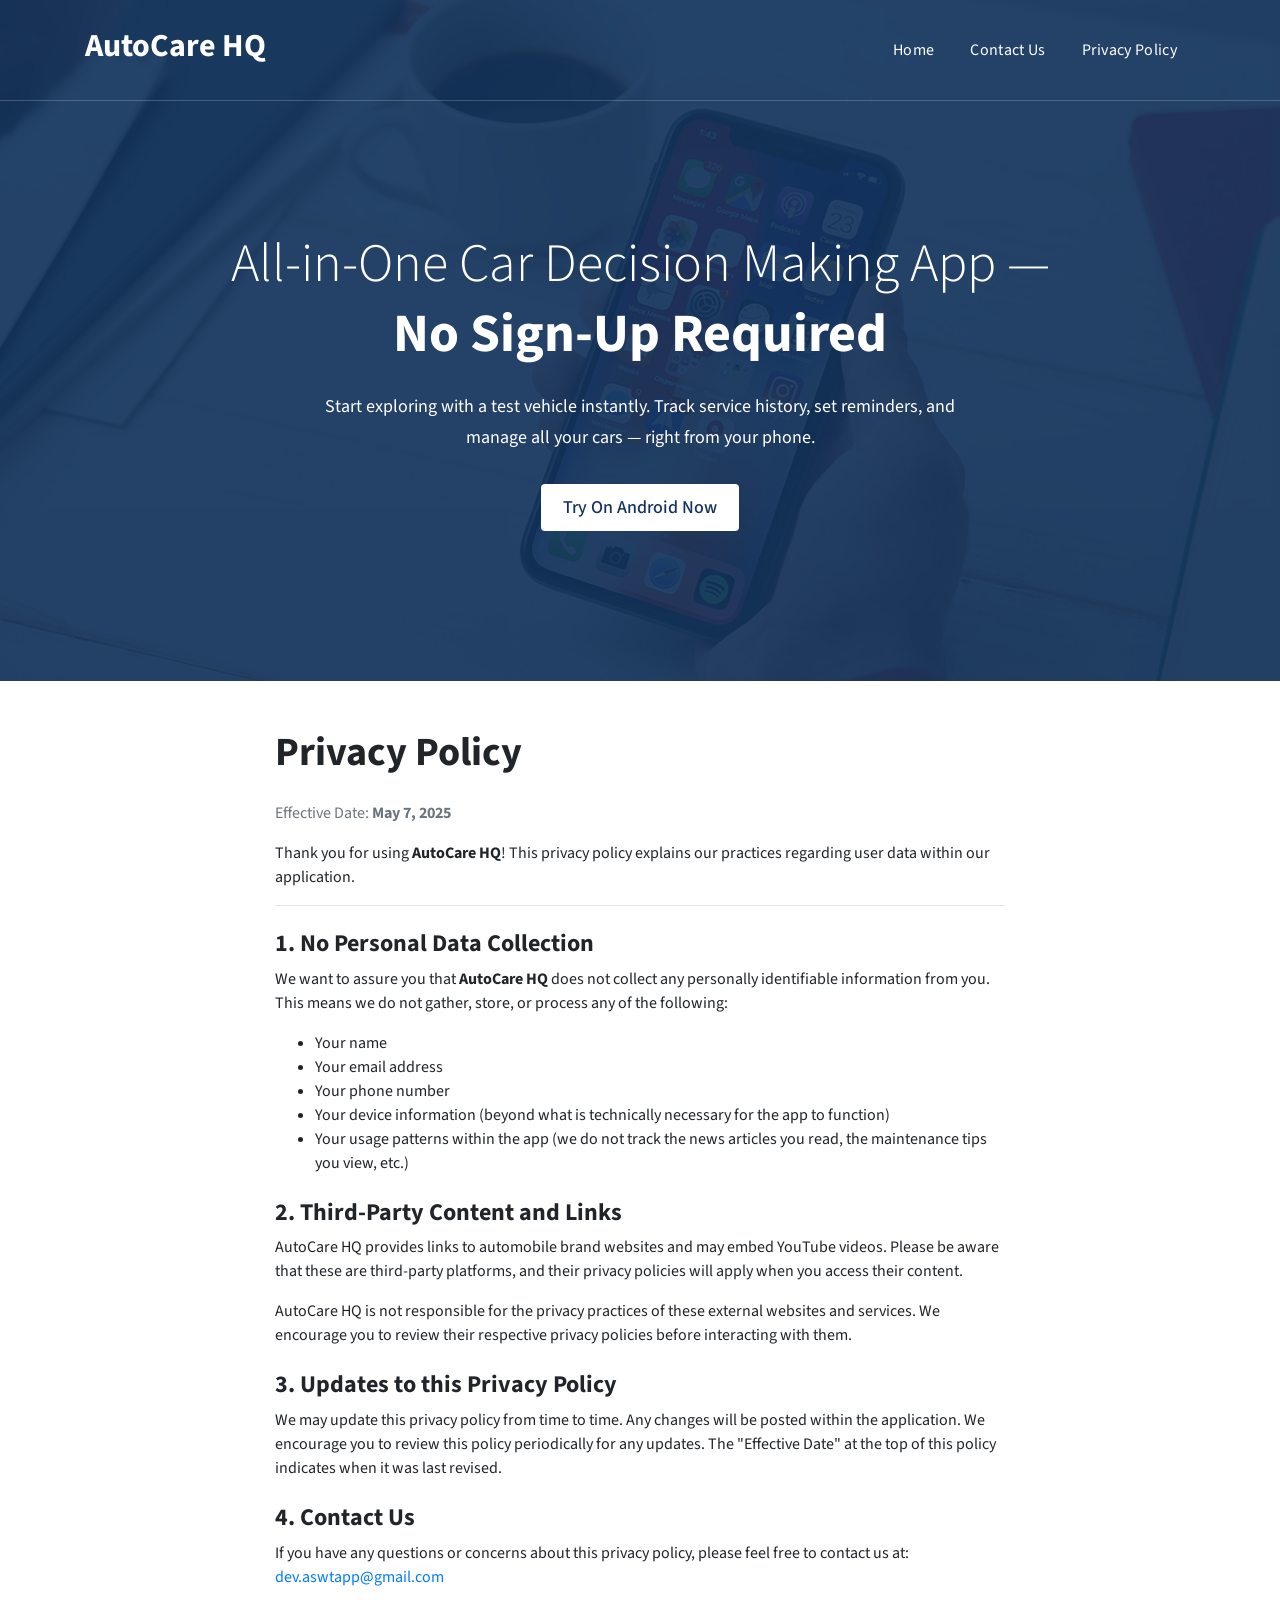
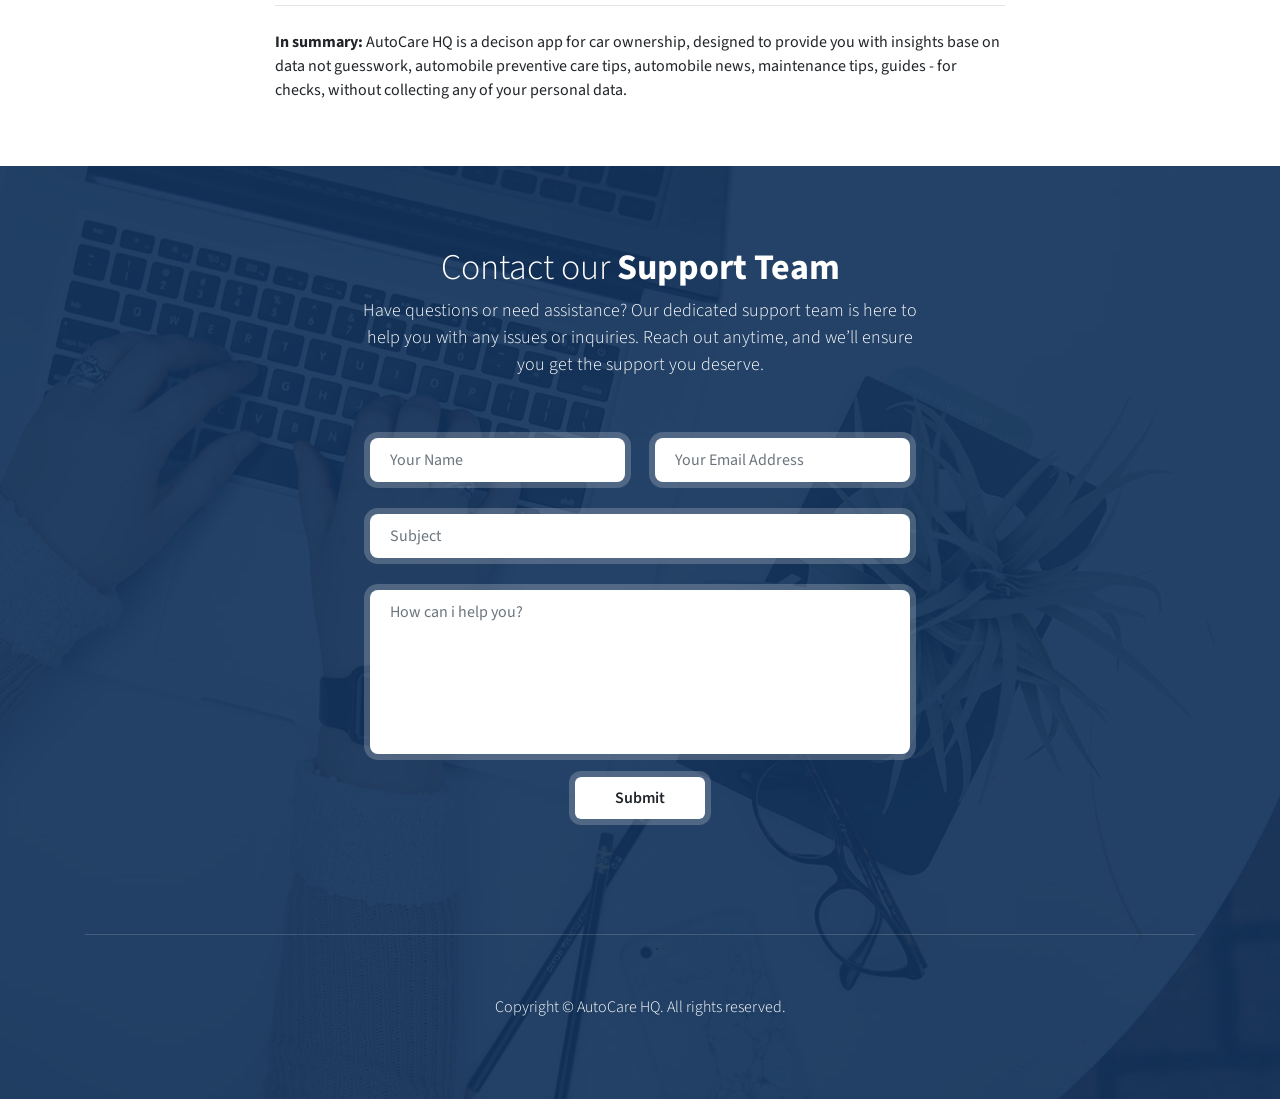
==== commit dbf825d0: "fixes: try on android now" ====
--- a/index.html
+++ b/index.html
@@ -70,8 +70,9 @@
                             <br>manage all your cars — right from your phone.</p>
                         <div class="btn-header">
                             <!-- <a href="https://apps.apple.com/us/app/autocare-hq/id6745572177">Try Demo Now</a> -->
+                            <a href="https://play.google.com/store/apps/details?id=com.allseasonswindowtint.autocarehq">Try On Android Now</a>
                             <!-- <a href="#features">See Features</a> -->
-                            <a href="https://groups.google.com/g/auto-care-hq-testers">Join Our Beta Test</a>
+                            <!-- <a href="https://groups.google.com/g/auto-care-hq-testers">Join Our Beta Test</a> -->
                         </div>
                     </div>
                     <!-- Header content end -->
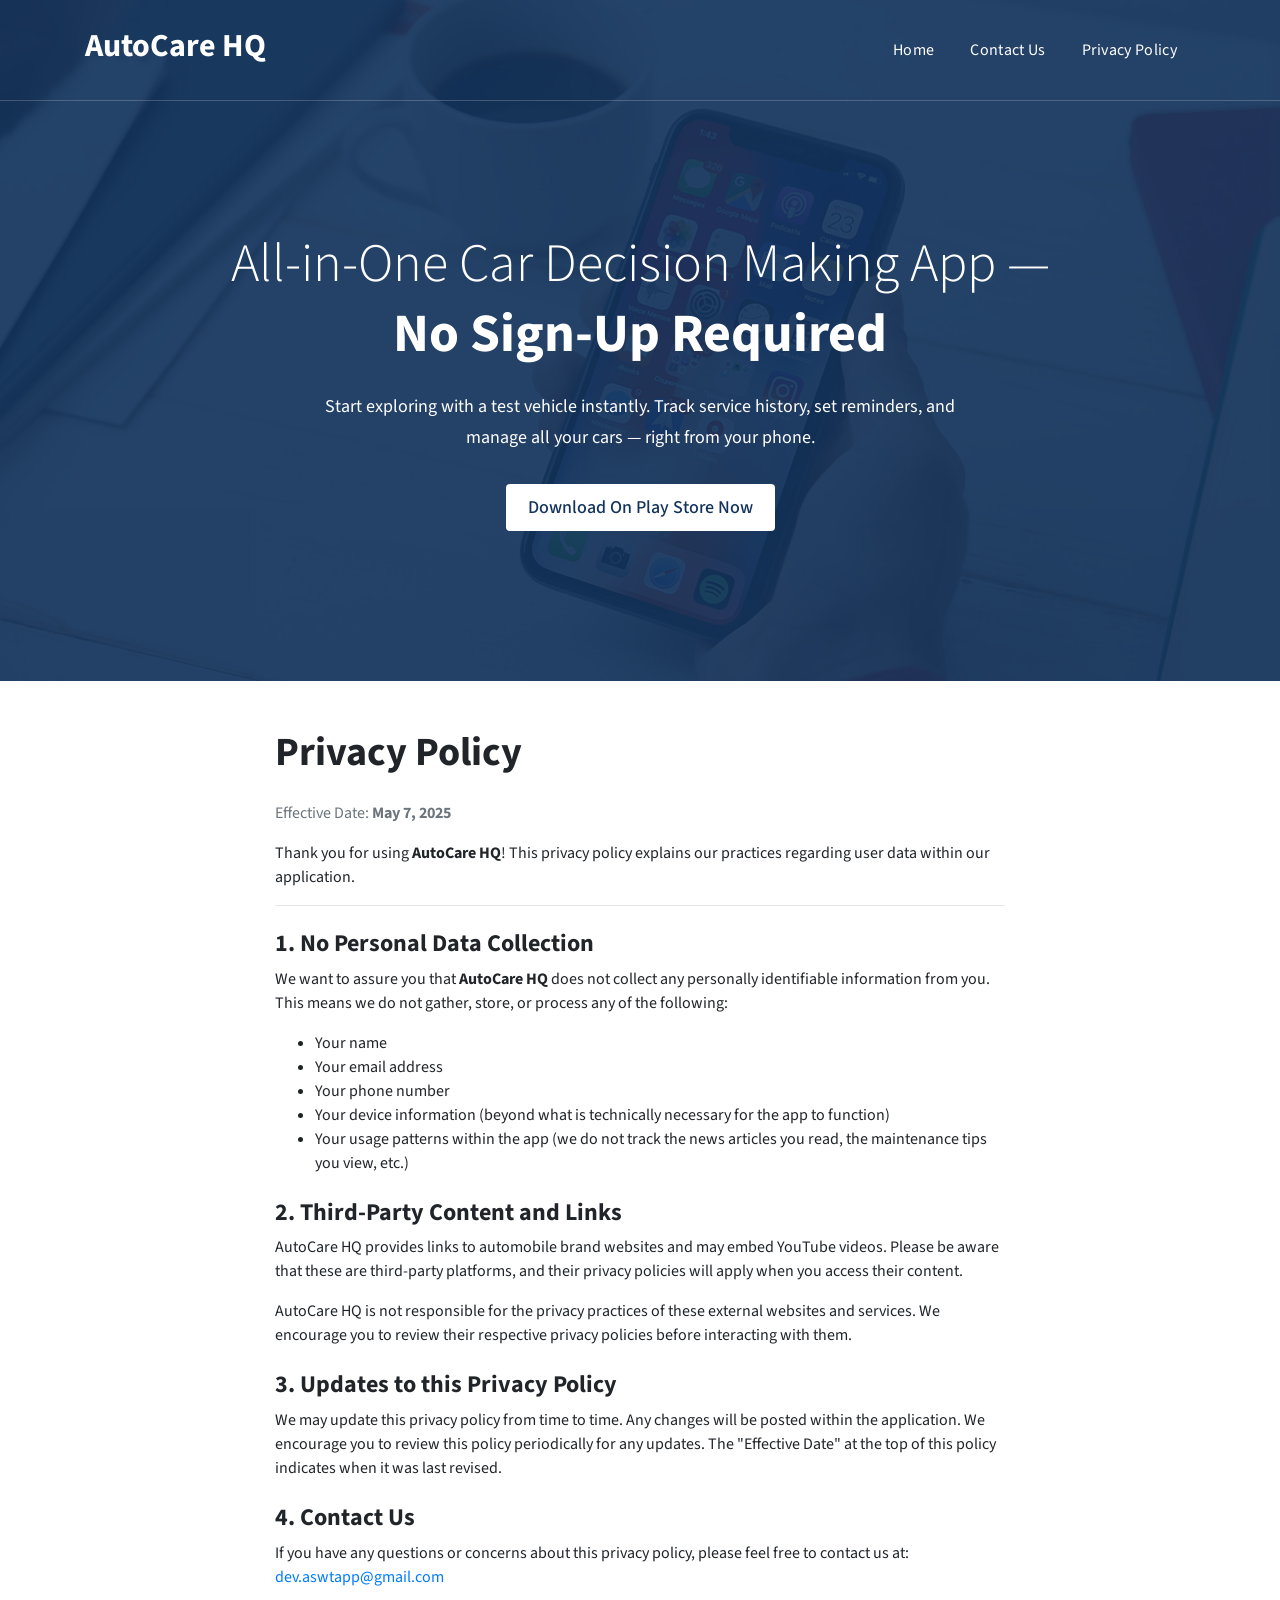
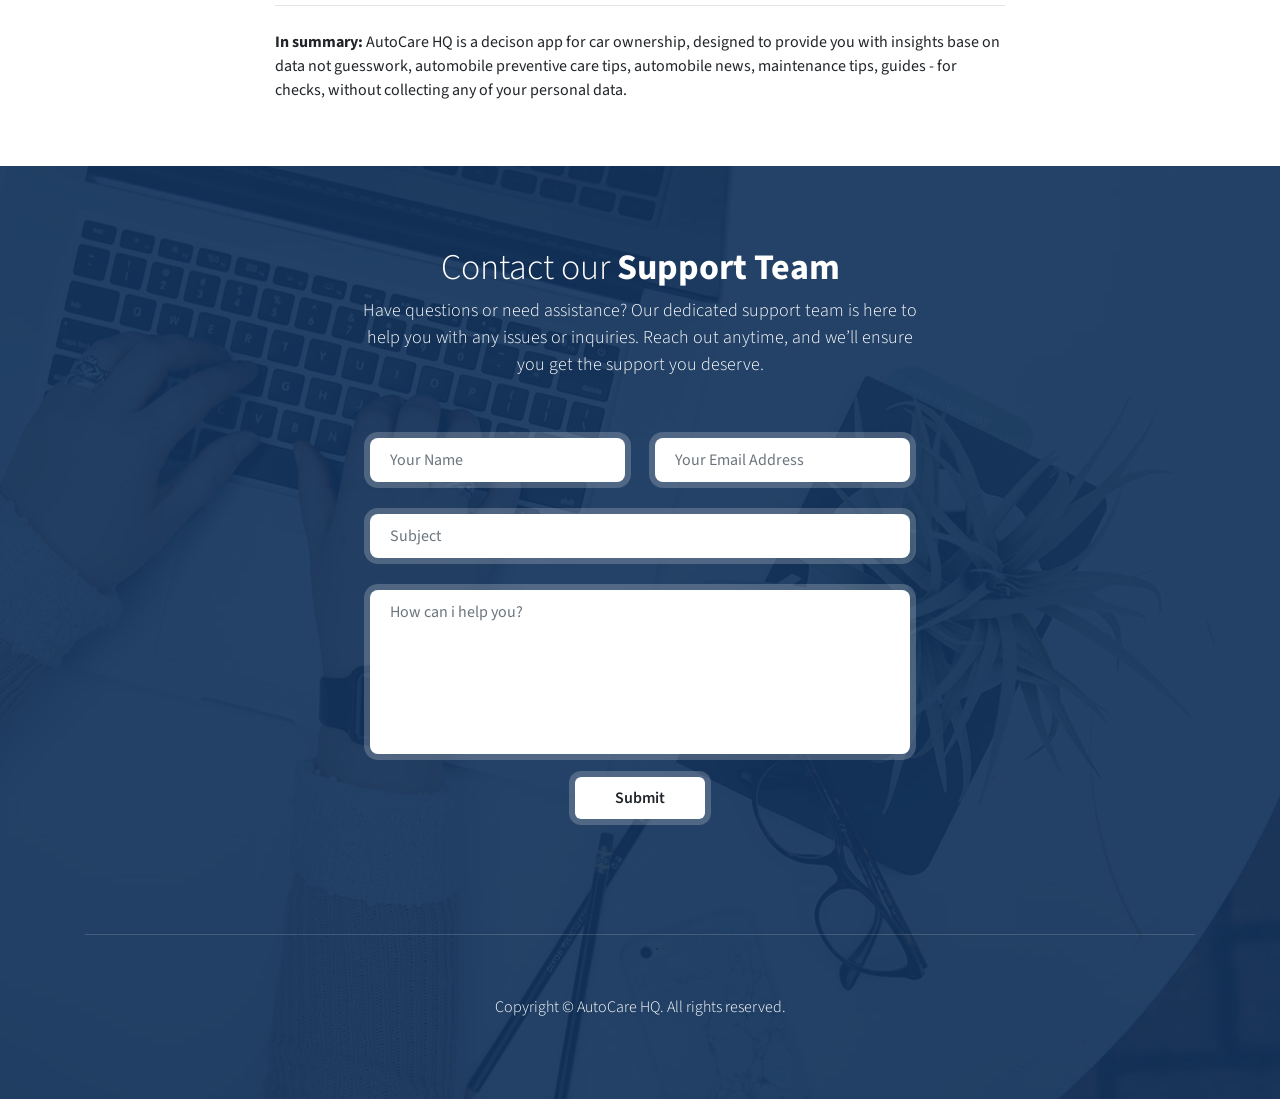
==== commit 150cfec5: "fixes: text label to Download" ====
--- a/index.html
+++ b/index.html
@@ -70,7 +70,7 @@
                             <br>manage all your cars — right from your phone.</p>
                         <div class="btn-header">
                             <!-- <a href="https://apps.apple.com/us/app/autocare-hq/id6745572177">Try Demo Now</a> -->
-                            <a href="https://play.google.com/store/apps/details?id=com.allseasonswindowtint.autocarehq">Try On Android Now</a>
+                            <a href="https://play.google.com/store/apps/details?id=com.allseasonswindowtint.autocarehq">Download On Play Store Now</a>
                             <!-- <a href="#features">See Features</a> -->
                             <!-- <a href="https://groups.google.com/g/auto-care-hq-testers">Join Our Beta Test</a> -->
                         </div>
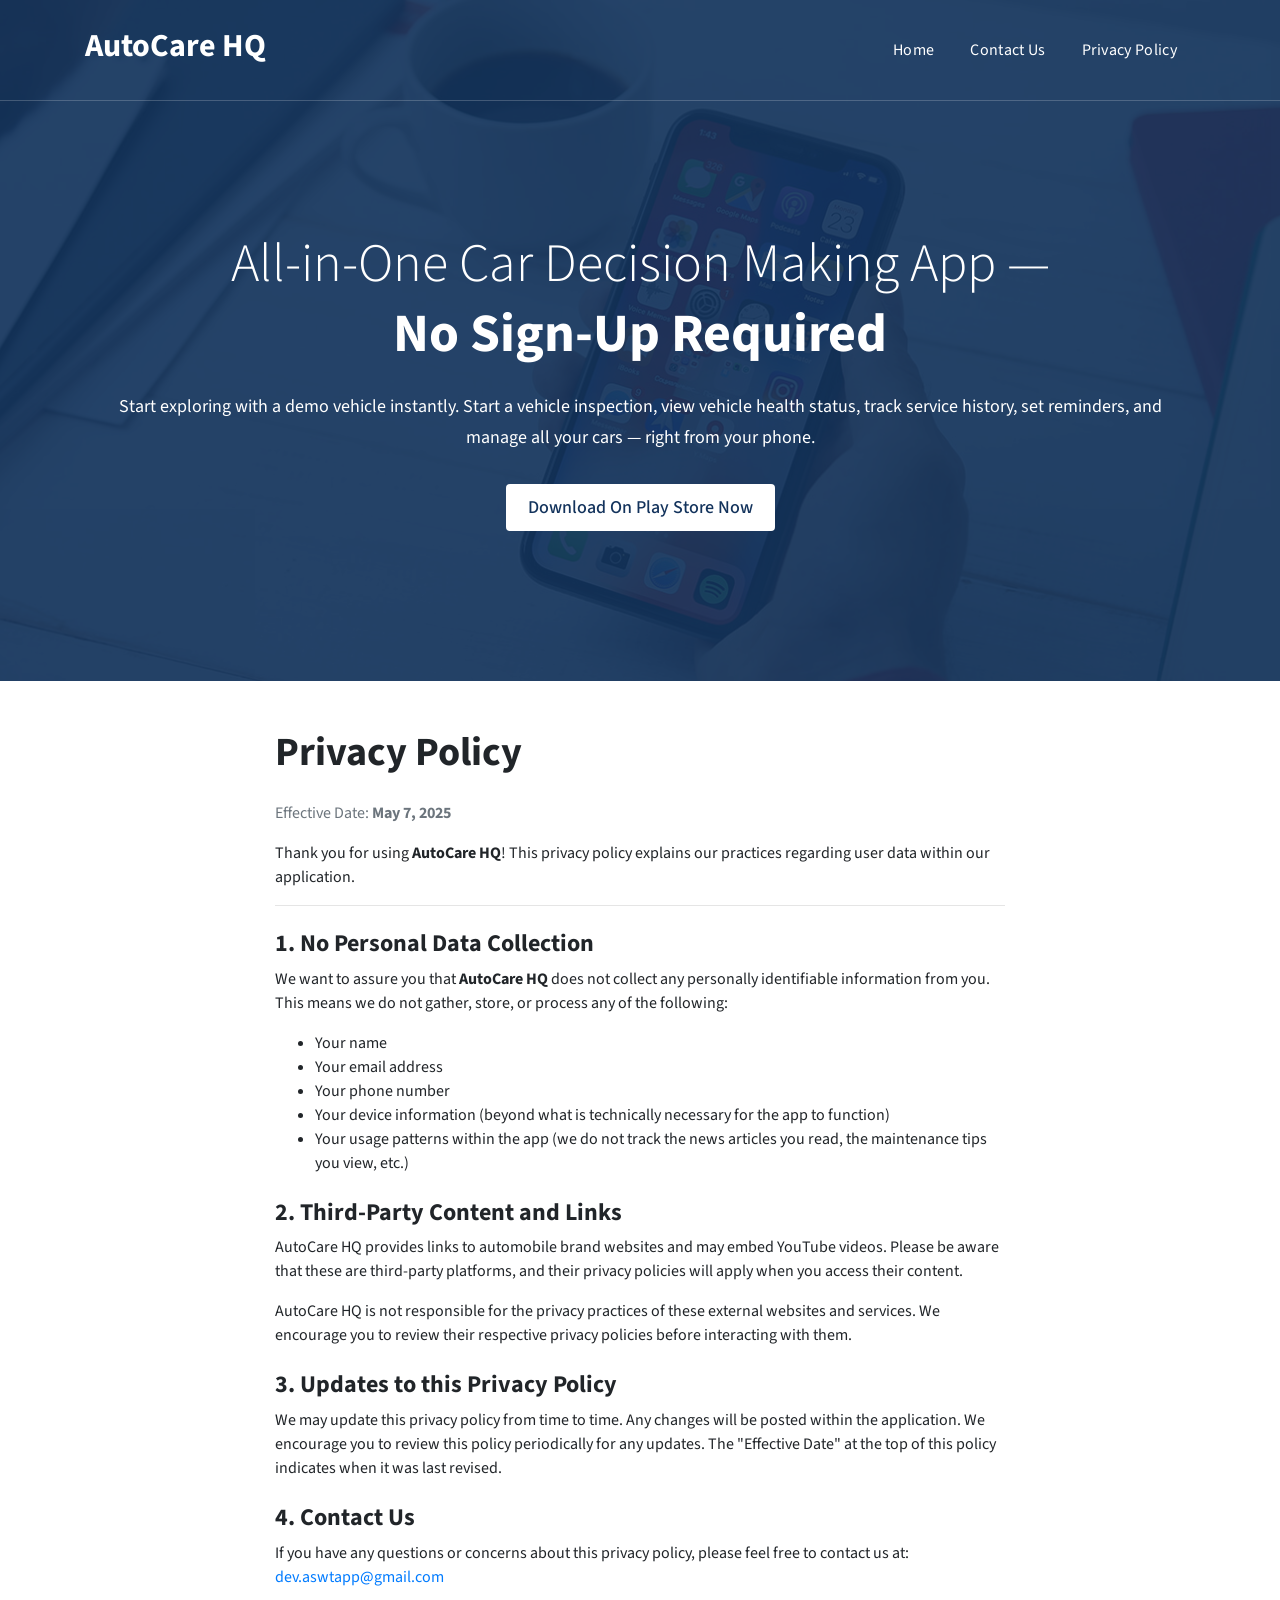
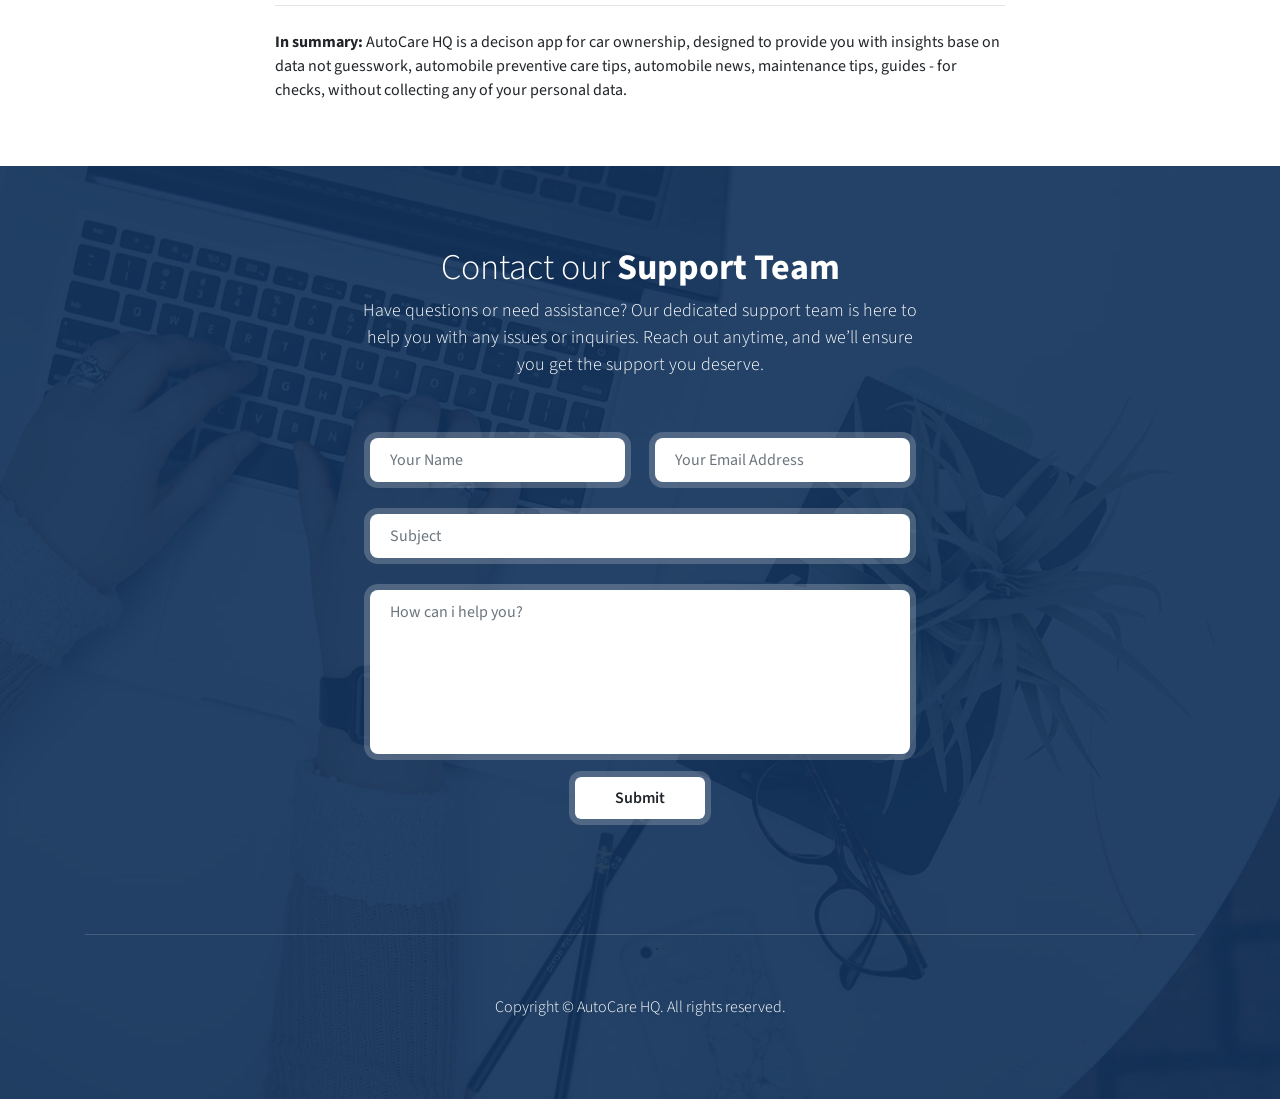
==== commit e0a1a5a5: "fixes: app desc text label modification" ====
--- a/index.html
+++ b/index.html
@@ -66,7 +66,7 @@
                     <!-- Header content start -->
                     <div class="banner-content wow fadeInUp">
                         <h2>All-in-One Car Decision Making App — <br><span>No Sign-Up Required</span></h2>
-                        <p>Start exploring with a test vehicle instantly. Track service history, set reminders, and
+                        <p>Start exploring with a demo vehicle instantly. Start a vehicle inspection, view vehicle health status, track service history, set reminders, and
                             <br>manage all your cars — right from your phone.</p>
                         <div class="btn-header">
                             <!-- <a href="https://apps.apple.com/us/app/autocare-hq/id6745572177">Try Demo Now</a> -->
